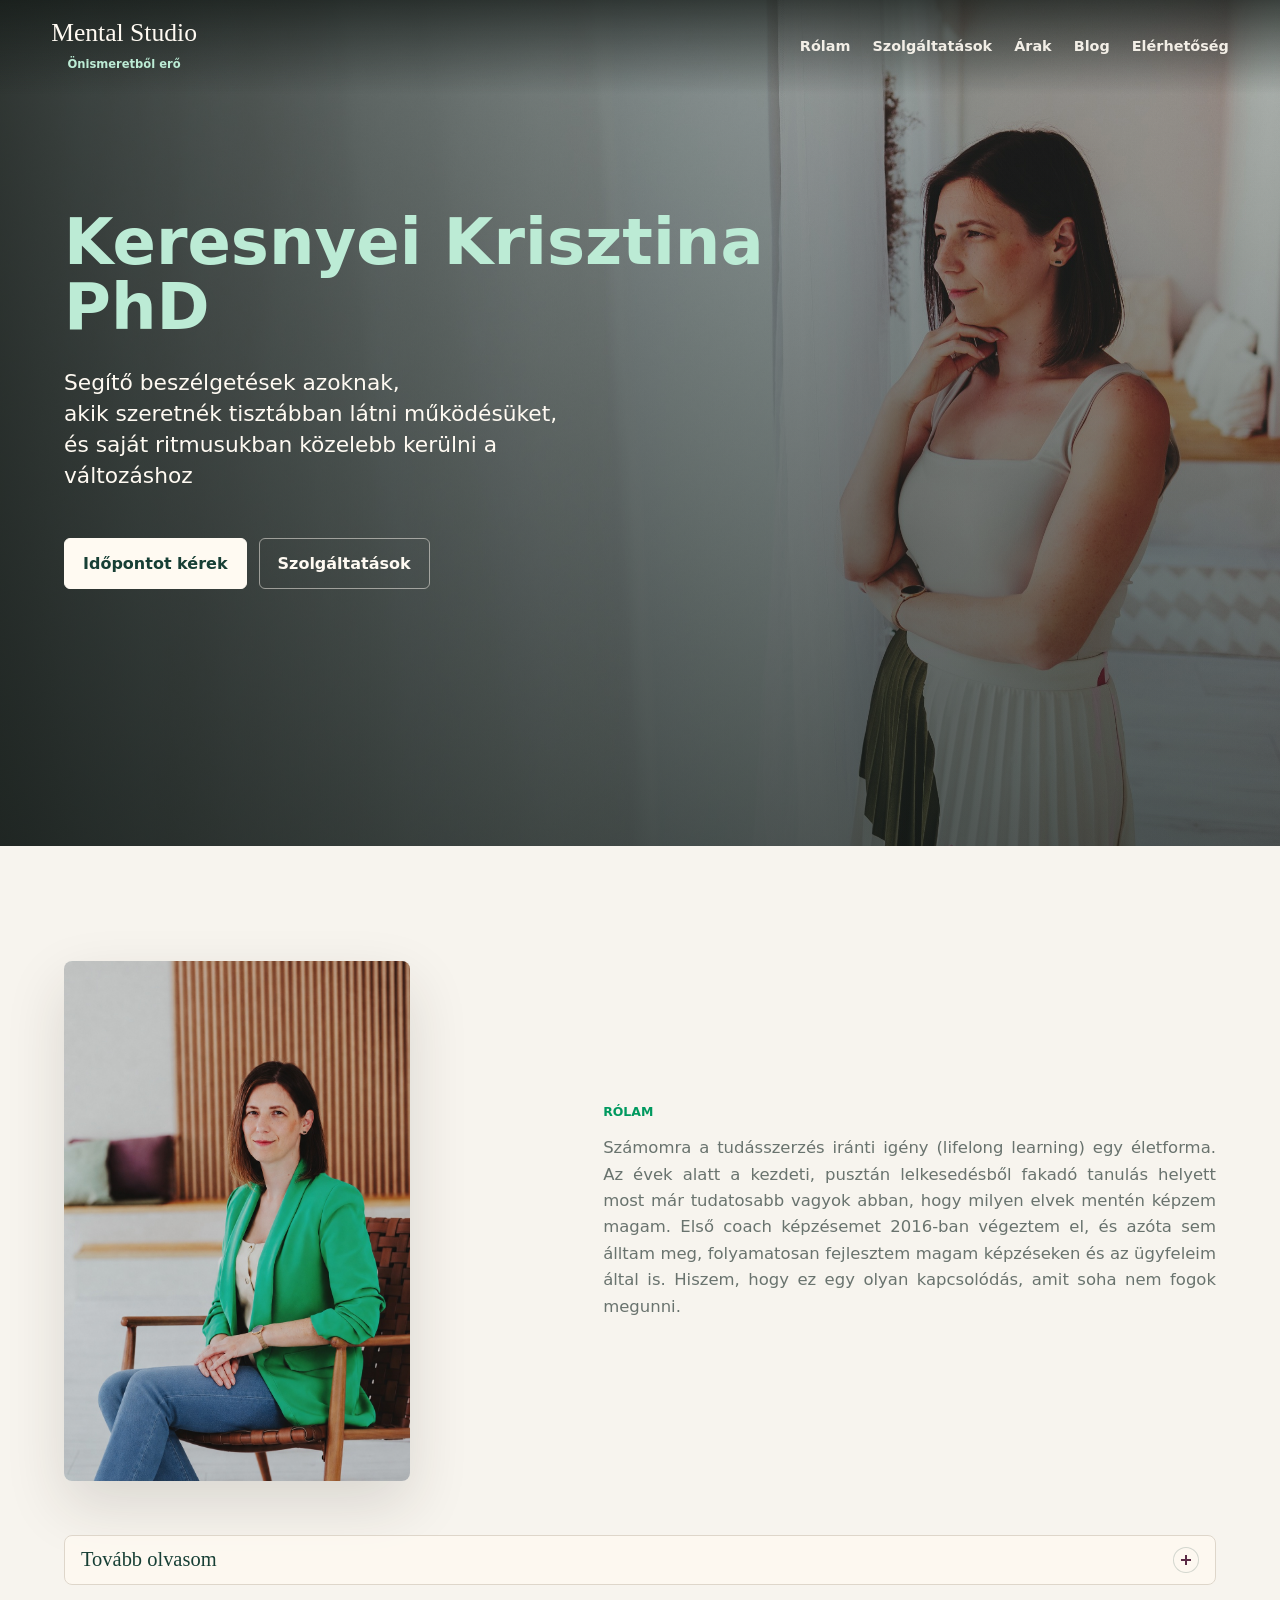
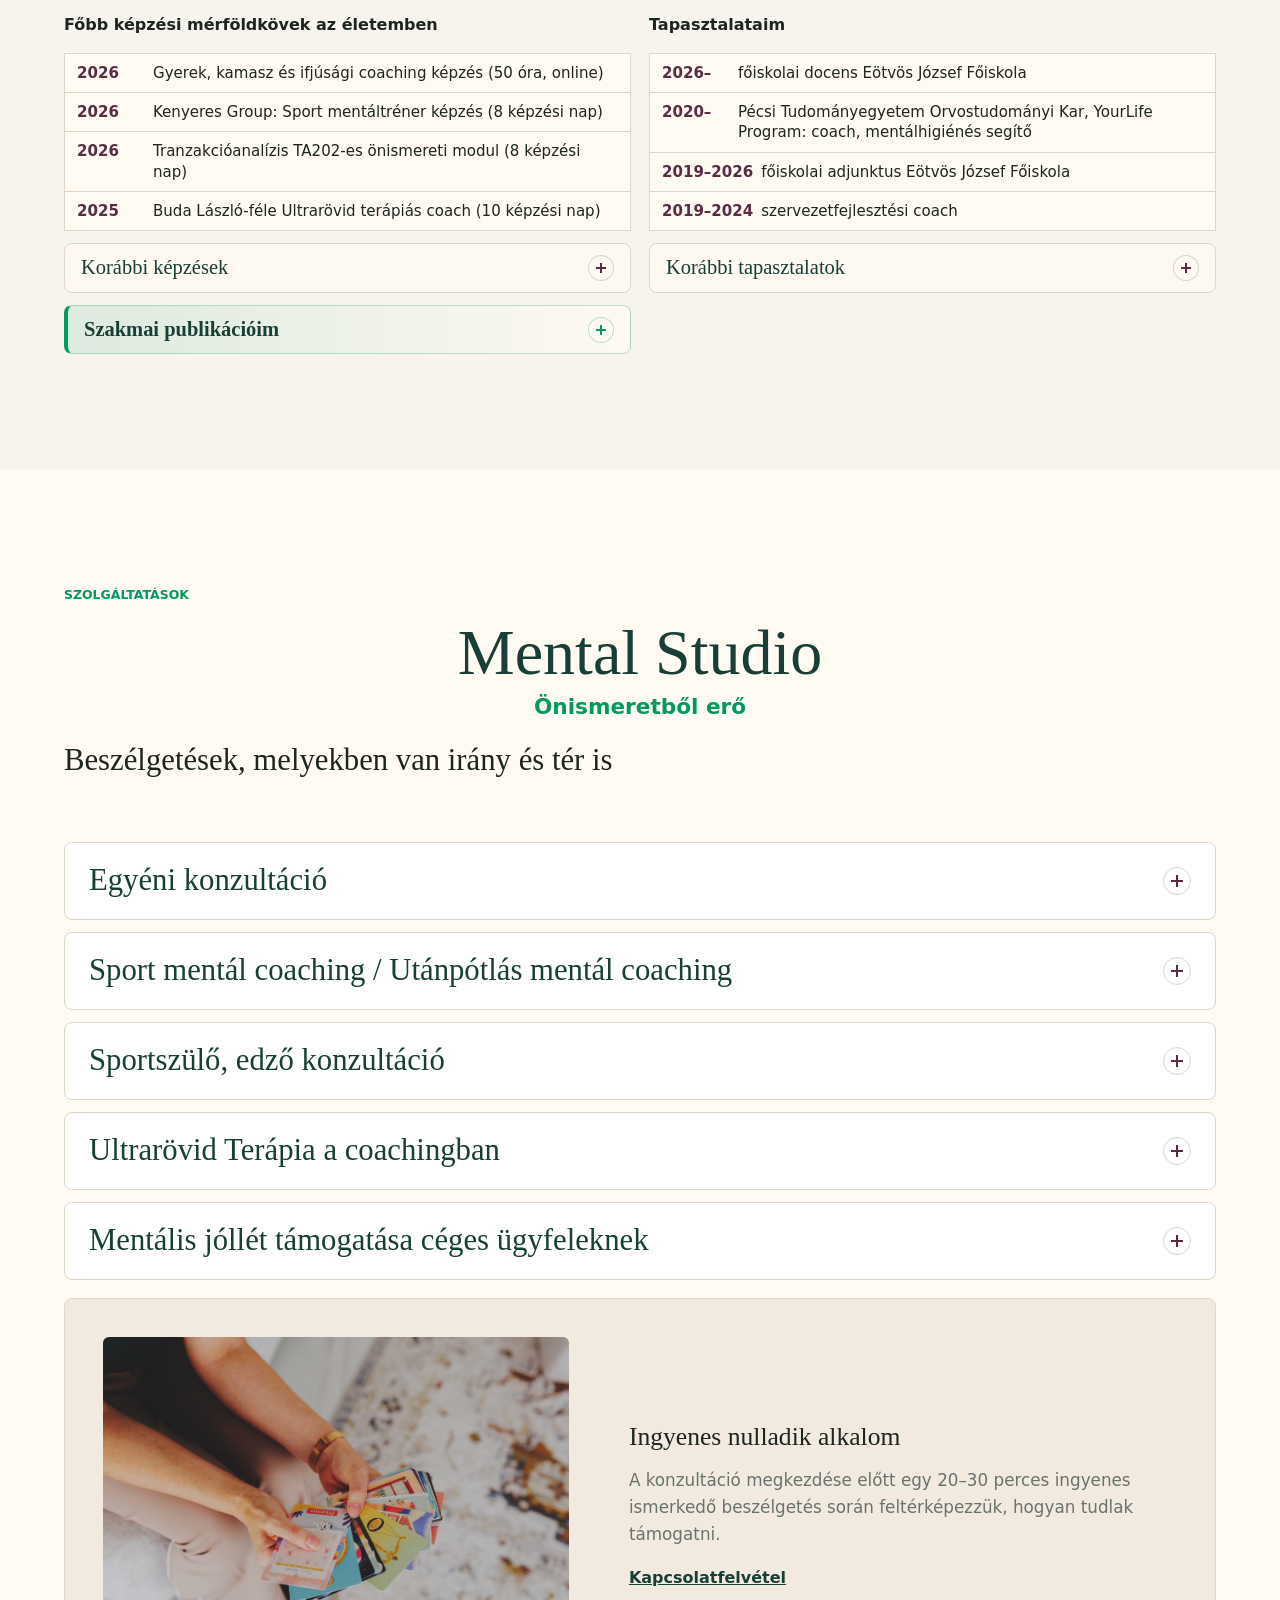
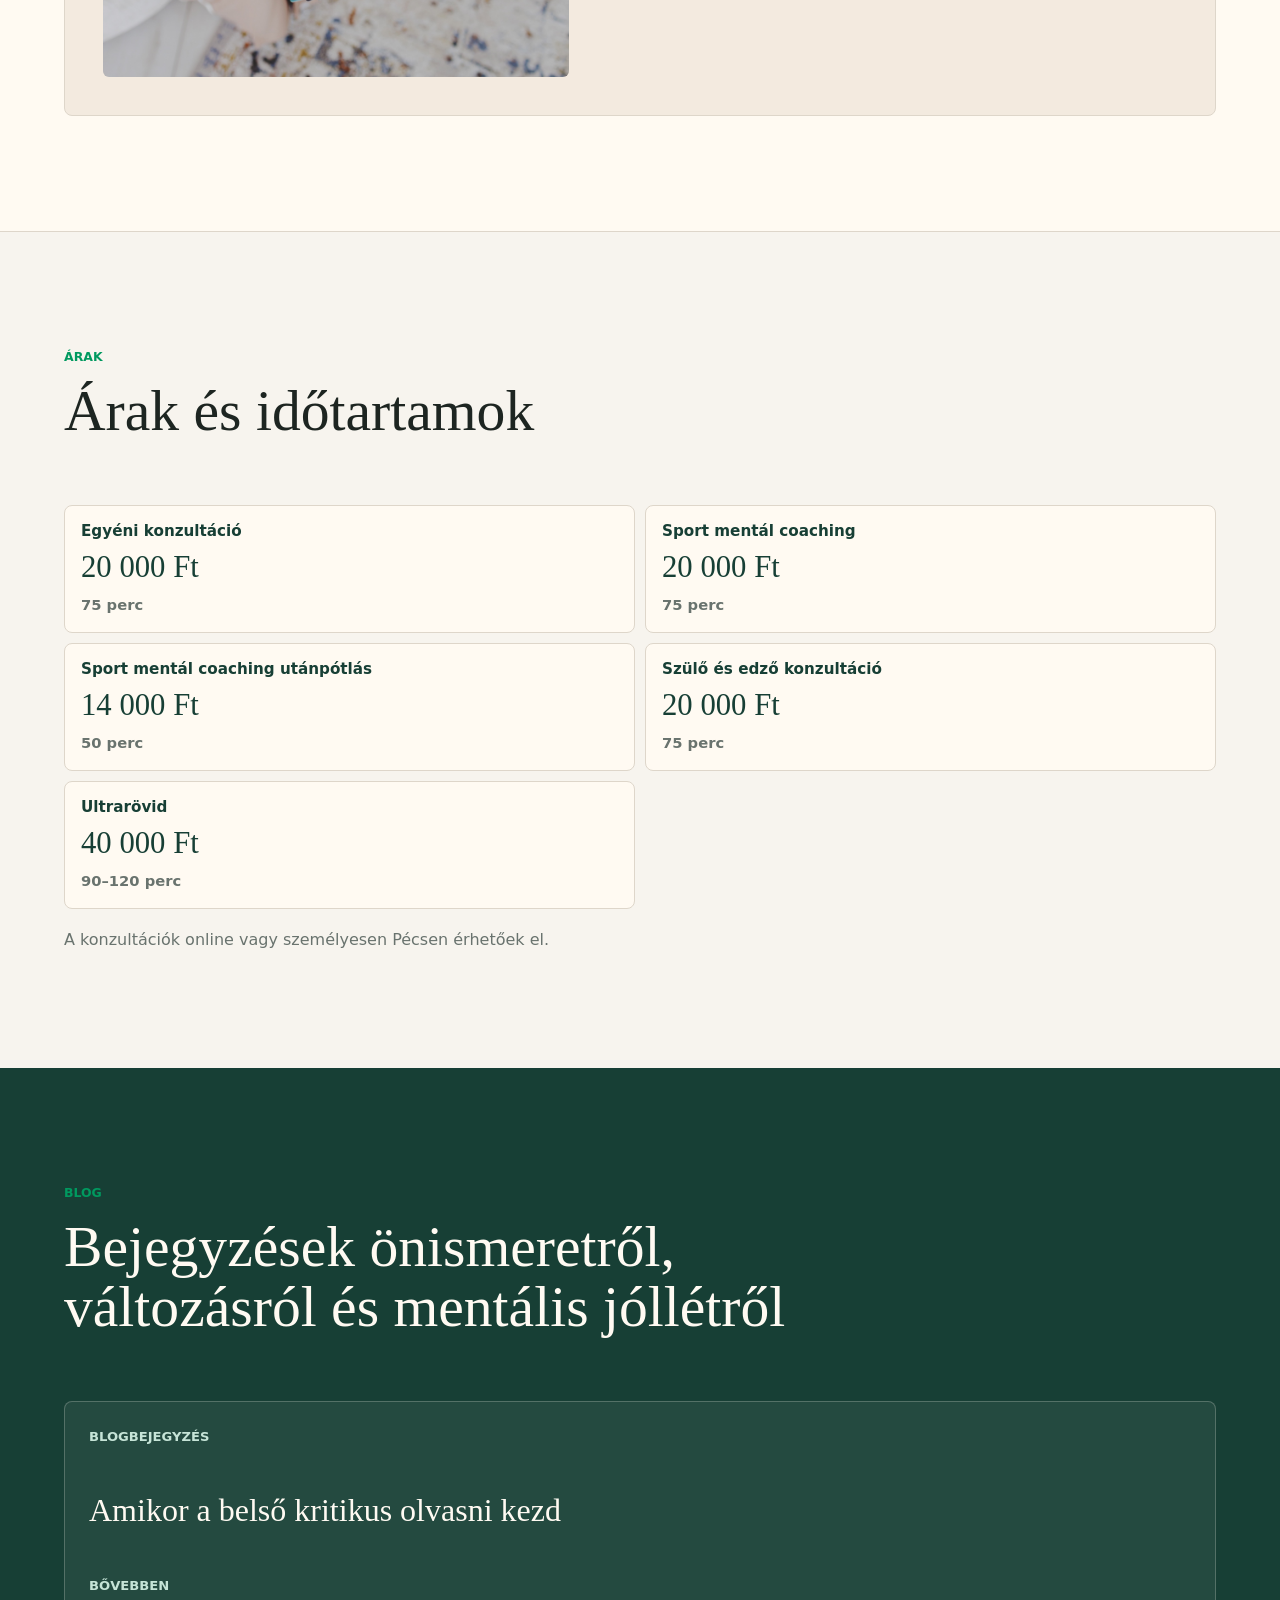
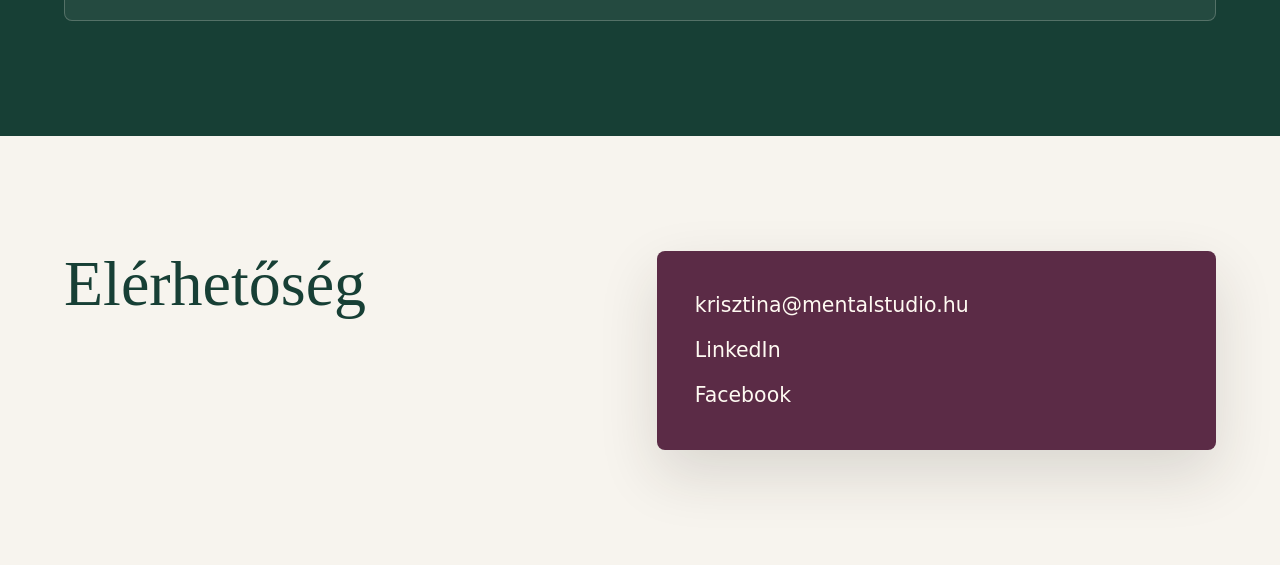
==== index.html @ 1b183c5a "Add a purpose-built 1200x630 social share image hero.jpg is 3:2, so Facebook and LinkedIn cropped th" ====
<!doctype html>
<html lang="hu">
  <head>
    <meta charset="utf-8">
    <meta name="viewport" content="width=device-width, initial-scale=1">
    <meta
      name="description"
      content="Mental Studio – coaching, mentális segítő beszélgetések és munkahelyi mentális jóllét Keresnyei Krisztinával."
    >
    <title>Mental Studio | Önismeretből erő</title>
    <link rel="canonical" href="https://mentalstudio.hu/">
    <link rel="icon" href="assets/favicon.svg" type="image/svg+xml">
    <meta name="theme-color" content="#173f35">
    <meta property="og:type" content="website">
    <meta property="og:locale" content="hu_HU">
    <meta property="og:site_name" content="Mental Studio">
    <meta property="og:url" content="https://mentalstudio.hu/">
    <meta property="og:title" content="Mental Studio | Önismeretből erő">
    <meta
      property="og:description"
      content="Mental Studio – coaching, mentális segítő beszélgetések és munkahelyi mentális jóllét Keresnyei Krisztinával."
    >
    <meta property="og:image" content="https://mentalstudio.hu/assets/og-image.jpg">
    <meta property="og:image:type" content="image/jpeg">
    <meta property="og:image:width" content="1200">
    <meta property="og:image:height" content="630">
    <meta
      property="og:image:alt"
      content="Mental Studio – Keresnyei Krisztina PhD, coaching és mentális segítő beszélgetések"
    >
    <meta name="twitter:card" content="summary_large_image">
    <link rel="stylesheet" href="styles.css?v=meta-20260805j">
  </head>
  <body>
    <header class="site-header">
      <a class="brand" href="#top" aria-label="Mental Studio kezdőlap">
        <span>Mental Studio<br><small>Önismeretből erő</small></span>
      </a>
      <nav class="main-nav" aria-label="Főmenü">
        <a href="#rolam">Rólam</a>
        <a href="#szolgaltatasok">Szolgáltatások</a>
        <a href="#arak">Árak</a>
        <a href="#blog">Blog</a>
        <a href="#elerhetoseg">Elérhetőség</a>
      </nav>
    </header>

    <main id="top">
      <section class="hero" aria-label="Mental Studio bemutatkozás">
        <img
          src="assets/hero.jpg"
          alt="Keresnyei Krisztina ablak mellett állva"
          class="hero-image"
          fetchpriority="high"
        >
        <div class="hero-panel">
          <p class="eyebrow hero-name">Keresnyei Krisztina PhD</p>
          <h1 class="hero-intro">
            Segítő beszélgetések azoknak,<br>
            akik szeretnék tisztábban látni működésüket,<br>
            és saját ritmusukban közelebb kerülni a változáshoz
          </h1>
          <div class="hero-actions">
            <a class="button primary" href="#elerhetoseg">Időpontot kérek</a>
            <a class="button secondary" href="#szolgaltatasok">Szolgáltatások</a>
          </div>
        </div>
      </section>

      <section id="rolam" class="about">
        <div class="about-intro">
        <div class="about-media">
          <div class="image-stack single-image about-portrait-frame">
            <img
              src="assets/portrait-clean.jpg"
              alt="Keresnyei Krisztina zöld zakóban ülve"
              loading="lazy"
              decoding="async"
            >
          </div>
        </div>
        <div class="copy">
          <h2 class="eyebrow">Rólam</h2>
          <p>
            Számomra a tudásszerzés iránti igény (lifelong learning) egy életforma. Az évek alatt a
            kezdeti, pusztán lelkesedésből fakadó tanulás helyett most már tudatosabb vagyok abban, hogy
            milyen elvek mentén képzem magam. Első coach képzésemet 2016-ban végeztem el, és azóta sem
            álltam meg, folyamatosan fejlesztem magam képzéseken és az ügyfeleim által is.
            Hiszem, hogy ez egy olyan kapcsolódás, amit soha nem fogok megunni.
          </p>
        </div>
        </div>

          <details class="about-more">
            <summary>Tovább olvasom</summary>
            <div>
              <p>
                Pontosan emlékszem a pillanatra, amikor eldöntöttem, hogy egyszer majd én is coach leszek.
                23 éves voltam, és Hollandiában tanultam Erasmussal, ahol a külföldi hallgatóknak is
                lehetőségük volt konzultációra járni kinti tanáraikhoz. Ezek elsősorban mentális segítő
                beszélgetések voltak: sok kérdéssel, önreflexióval igyekezett a tanárom, mentorom segíteni
                a nehéz érzések és a belső vívódásaim oldásában. Ez a hallgatói rendszer aztán annyira
                megfogott, hogy hazatérve a szakdolgozatomat is a coaching jellemzőiből és az ottani
                rendszer felépítéséből írtam.
              </p>
              <p>
                Az már akkoriban is foglalkoztatott, hogy a megtanult elméletek hogyan tudnak a gyakorlatban
                is valóban hasznosulni, azt hiszem, itt kezdődött meg identitásom fő elemének kialakulása, amit
                a tanulás, kutatás, gyakorlati alkalmazás háromszögeként tudnám legjobban leírni. Munkámban
                is erősen vágyom arra, hogy megértsem a velem kapcsolatban állók működését, és ezzel az
                értelemmel segítsem őket fejlődésükben, ugyanakkor a többéves tapasztalatszerzésem során
                megtanultam türelemmel, empátiával és elfogadással viszonyulni a változások tempójához, időt és teret
                engedni a gyakorlatban történő alkalmazásra, mely jóval túlmutat az ügyfél esetében akár
                egy-egy konzultációs folyamaton is.
              </p>
            </div>
          </details>

          <div class="milestone-columns">
            <section>
              <h3 class="subheading">Főbb képzési mérföldkövek az életemben</h3>
              <div class="milestones" aria-label="Főbb képzési mérföldkövek">
                <div><strong>2026</strong><span>Gyerek, kamasz és ifjúsági coaching képzés (50 óra, online)</span></div>
                <div><strong>2026</strong><span>Kenyeres Group: Sport mentáltréner képzés (8 képzési nap)</span></div>
                <div><strong>2026</strong><span>Tranzakcióanalízis TA202-es önismereti modul (8 képzési nap)</span></div>
                <div><strong>2025</strong><span>Buda László-féle Ultrarövid terápiás coach (10 képzési nap)</span></div>
              </div>
              <details class="milestone-more">
                <summary>Korábbi képzések</summary>
                <div class="milestones">
                  <div><strong>2024</strong><span>Tranzakcióanalízis TA101-es önismereti modul (4 képzési nap)</span></div>
                  <div><strong>2023</strong><span>Budapesti Gazdasági Egyetem munkahelyi mentálhigiénés szakember diploma</span></div>
                  <div><strong>2021</strong><span>Metropolitan Egyetem business és team coach diploma</span></div>
                  <div><strong>2017</strong><span>Pro Bona Kft. life coach képzés (120 óra)</span></div>
                  <div><strong>2016</strong><span>Pro Bona Kft. business coach képzés (120 óra)</span></div>
                  <div><strong>2016</strong><span>Pécsi Tudományegyetem Regionális Doktori Iskola doktori cím megszerzése</span></div>
                  <div><strong>2009</strong><span>Pécsi Tudományegyetem Közgazdaságtudományi Kar menedzsment és tanácsadás szakirány</span></div>
                </div>
              </details>
              <details class="milestone-more publication-more">
                <summary>Szakmai publikációim</summary>
                <div class="publication-mini-list">
                  <a href="http://doi.org/10.58269/umsz.2025.4.5">Online egészségprogramok a munkahelyen <span>2025</span></a>
                  <a href="https://journals.lib.pte.hu/index.php/tm/article/view/7578">Munkahelyi egészségprogramok evolúciója <span>2024</span></a>
                  <a href="https://ejf.hu/sites/default/files/DN/Oktatasi_lehetosegek_DN_2024_2.pdf#page=63">Érzelmi intelligencia fejlesztésének lehetőségei <span>2024</span></a>
                  <a href="https://drive.google.com/file/d/1ZX6P36nPc3NvqO5CzEmJ_hq0yX5hJIOy/view">Hogyan segítsük a perspektívaváltást időgazdálkodási elakadásoknál? <span>2023</span></a>
                  <a href="https://ejf.hu/sites/default/files/DN/2023/04/05KeresnyeiKrisztina-A%20MUNKAHELYI%20PSZICHO-SZOCIALIS%20KOCKAZATOK%20CSOKKENTESENEK%20LEHETOSEGEI.pdf">A munkahelyi pszicho-szociális kockázatok csökkentésének lehetőségei <span>2023</span></a>
                  <a href="https://coachszemle.hu/wp-content/uploads/2023/12/Magyar-Coachszemle_Szivvel-vezetni_2023.02.december.pdf#page=74">Észből szívbe – szívből észbe <span>2023</span></a>
                  <a href="https://ejf.hu/sites/default/files/DN/2022/04/05Keresnyei_Krisztina-AZ_ONLINE_TERBEN_ZAJLO_CSOPORTOS_COACHINGOK.pdf">Az online térben zajló csoportos coachingok sajátosságainak vizsgálata <span>2022</span></a>
                  <p>A kreativitás értelmezések sokszínűsége <span>2012</span></p>
                  <a href="https://digitalia.lib.pte.hu/hu/ptektk-rpgdi-evkonyv-2010-2-pte-ktk-pecs-2010-4719#page/302/mode/1up">Hatékony időgazdálkodás az érzelmileg intelligens coaching alkalmazásával <span>2010</span></a>
                </div>
              </details>
            </section>
            <section>
              <h3 class="subheading">Tapasztalataim</h3>
              <div class="milestones" aria-label="Főbb tapasztalatok">
                <div><strong>2026–</strong><span>főiskolai docens Eötvös József Főiskola</span></div>
                <div><strong>2020–</strong><span>Pécsi Tudományegyetem Orvostudományi Kar, YourLife Program: coach, mentálhigiénés segítő</span></div>
                <div><strong>2019–2026</strong><span>főiskolai adjunktus Eötvös József Főiskola</span></div>
                <div><strong>2019–2024</strong><span>szervezetfejlesztési coach</span></div>
              </div>
              <details class="milestone-more">
                <summary>Korábbi tapasztalatok</summary>
                <div class="milestones">
                  <div><strong>2009–2012</strong><span>külügyi referens a Pécsi Tudományegyetem Nemzetközi Kapcsolatok Osztályán</span></div>
                </div>
              </details>
            </section>
          </div>
      </section>

      <section id="szolgaltatasok" class="services">
        <div class="section-heading services-heading">
          <p class="eyebrow">Szolgáltatások</p>
          <p class="section-brand">
            <span>Mental Studio</span>
            <small>Önismeretből erő</small>
          </p>
          <h2>Beszélgetések, melyekben van irány és tér is</h2>
        </div>

        <div class="service-accordion">
          <details>
            <summary>Egyéni konzultáció</summary>
            <div>
              <p>
                Az egyéni konzultációban ötvözöm a coaching és a mentális segítő beszélgetések erejét.
                Egy olyan folyamatban kísérlek, amelynek célja van, ugyanakkor teret enged a változás
                saját ütemének, a belső megélésnek és az elcsendesedésnek, hogy a valóban fontos
                kérdések kerülhessenek a felszínre. A közös munka során nem csupán a problémák
                átbeszélésére törekszünk, hanem a működési minták feltárásán és saját működésünk mélyebb
                megértésén keresztül az önismeretet is fejlesztjük. A cél nem pusztán a jobb megértés,
                hiszen önmagában a gondolat még nem eredményez változást: a tényleges elmozdulást az
                segíti, ha erősödik a cselekvőképesség érzete és képessé válunk a saját lehetőségeink
                felismerésére.
              </p>
              <p>
                Egy konzultáció hossza 75 perc, melyet tarthatunk személyesen vagy online is. A
                konzultációk száma a feltárt témáktól függ, egyéni igény szerint alakítható.
              </p>
            </div>
          </details>
          <details>
            <summary>Sport mentál coaching / Utánpótlás mentál coaching</summary>
            <div>
              <p>
                Fókuszált mentális támogatás sportolóknak teljesítményhelyzetekhez, önbizalom-erősítéshez
                és elakadások kezeléséhez. A közös munka célja, hogy tudatosabban működj, jobban kezeld
                a nyomást, és stabilabban kapcsolódj a saját erőforrásaidhoz.
              </p>
              <p>
                Szívesen fogadom az utánpótláskorú sportolókat is, hogy már fiatal korban kialakulhasson
                az a mentális stabilitás és önismeret, amely hosszú távon is támogatja őket a sportban és
                a mindennapokban.
              </p>
              <div class="service-note">
                <strong>Konzultációs idő</strong>
                <span>felnőtteknek: 75 perc</span>
                <span>18 év alatt: 50 perc</span>
              </div>
            </div>
          </details>
          <details>
            <summary>Sportszülő, edző konzultáció</summary>
            <div>
              <p>
                A sportoló fejlődésére az őt körülvevő környezet is jelentős hatással van.
                A konzultáció során szülőkkel és edzőkkel közösen dolgozunk azon, hogy olyan
                kommunikációs és mentális eszközöket találjunk, amelyek hatékonyan támogatják
                a sportoló fejlődését, jóllétét és teljesítményét.
              </p>
              <p>
                A cél egy kiszámítható, támogató közeg kialakítása, ahol a fejlődést segítő
                szemlélet és a megfelelő kapcsolódás egyaránt helyet kap. Ehhez sok esetben
                a saját működésünk és reakcióink tudatosítása is fontos kiindulópont.
              </p>
            </div>
          </details>
          <details>
            <summary>Ultrarövid Terápia a coachingban</summary>
            <div>
              <p>
                Az Ultrarövid Terápia® a coachingban Buda László nevével jelzett módszertani
                keretrendszer, melynek célja, hogy gyors, mély és lényegre törő módon foglalkozzon a múlt
                bennünk lévő utóhatásaival, segítsen meghozni a változásról való döntést és képessé
                tegyen minket, hogy tegyünk egy lépést a belső szabadság felé. Abban tudlak téged
                támogatni, hogy megtartalak és jelen vagyok veled, mialatt te a belső világod rendezed,
                hogy kissé talán könnyebben, kevesebb terhet cipelve indulhass tovább immár a saját
                utadat járva.
              </p>
              <p>A konzultáció coaching folyamatba ágyazva érhető el. Az alkalom 90–120 percet vesz igénybe.</p>
            </div>
          </details>
          <details>
            <summary>Mentális jóllét támogatása céges ügyfeleknek</summary>
            <div>
              <p>
                A munkavállalók mentális jólléte közvetlenül hat a teljesítményre, a lojalitásra és a
                szervezeti kultúrára. Szolgáltatásom keretében cégek számára biztosítok egyéni coachingot
                és mentális segítő beszélgetéseket, amelyek támogatják a munkatársakat a stresszkezelésben,
                a kiégés megelőzésében és a mindennapi munkahelyi kihívások kezelésében.
              </p>
              <p>
                Egyéni árajánlatért érdeklődj a megadott elérhetőségek egyikén.
              </p>
            </div>
          </details>
        </div>

        <div class="process-band">
          <img src="assets/cards.jpg" alt="Coaching kártyák egy fa asztalon" loading="lazy" decoding="async">
          <div>
            <h3>Ingyenes nulladik alkalom</h3>
            <p>
              A konzultáció megkezdése előtt egy 20–30 perces ingyenes ismerkedő beszélgetés során
              feltérképezzük, hogyan tudlak támogatni.
            </p>
            <a href="mailto:krisztina@mentalstudio.hu">Kapcsolatfelvétel</a>
          </div>
        </div>
      </section>

      <section id="arak" class="prices">
        <div class="section-heading">
          <p class="eyebrow">Árak</p>
          <h2>Árak és időtartamok</h2>
        </div>
        <div class="price-table" aria-label="Árak és időtartamok">
          <div class="price-row">
            <span>Egyéni konzultáció</span>
            <strong>20&nbsp;000&nbsp;Ft</strong>
            <em>75 perc</em>
          </div>
          <div class="price-row">
            <span>Sport mentál coaching</span>
            <strong>20&nbsp;000&nbsp;Ft</strong>
            <em>75 perc</em>
          </div>
          <div class="price-row">
            <span>Sport mentál coaching utánpótlás</span>
            <strong>14&nbsp;000&nbsp;Ft</strong>
            <em>50 perc</em>
          </div>
          <div class="price-row">
            <span>Szülő és edző konzultáció</span>
            <strong>20&nbsp;000&nbsp;Ft</strong>
            <em>75 perc</em>
          </div>
          <div class="price-row">
            <span>Ultrarövid</span>
            <strong>40&nbsp;000&nbsp;Ft</strong>
            <em>90–120 perc</em>
          </div>
        </div>
        <p class="price-note">A konzultációk online vagy személyesen Pécsen érhetőek el.</p>
      </section>

      <section id="blog" class="publications">
        <div class="section-heading">
          <p class="eyebrow">Blog</p>
          <h2>Bejegyzések önismeretről, változásról és mentális jóllétről</h2>
        </div>
        <div class="blog-list">
          <a class="blog-card" href="blog/belso-kritikus.html">
            <span>Blogbejegyzés</span>
            <strong>Amikor a belső kritikus olvasni kezd</strong>
            <em>Bővebben</em>
          </a>
        </div>
      </section>

      <section id="elerhetoseg" class="contact">
        <div>
          <h2 class="contact-title">Elérhetőség</h2>
        </div>
        <div class="contact-box">
          <a href="mailto:krisztina@mentalstudio.hu">krisztina@mentalstudio.hu</a>
          <a href="https://www.linkedin.com/in/krisztina-keresnyei-phd-53495030/">LinkedIn</a>
          <a href="https://www.facebook.com/profile.php?id=61588283283533">Facebook</a>
        </div>
      </section>
    </main>
  </body>
</html>
---- styles.css ----
:root {
  --paper: #f7f4ee;
  --paper-soft: #fffaf2;
  --ink: #1d2521;
  --muted: #69736e;
  --line: #ded6ca;
  --emerald: #00995f;
  --deep-green: #173f35;
  --aubergine: #5b2b46;
  --clay: #b47758;
  --wood: #d6a15c;
  --shadow: 0 24px 60px rgba(39, 34, 28, 0.14);
}

* {
  box-sizing: border-box;
}

html {
  scroll-behavior: smooth;
}

body {
  margin: 0;
  color: var(--ink);
  background: var(--paper);
  font-family: ui-sans-serif, system-ui, -apple-system, BlinkMacSystemFont, "Segoe UI", sans-serif;
  line-height: 1.6;
}

img {
  display: block;
  width: 100%;
}

a {
  color: inherit;
}

.site-header {
  position: fixed;
  z-index: 10;
  top: 0;
  left: 0;
  right: 0;
  display: flex;
  align-items: center;
  justify-content: space-between;
  gap: 24px;
  padding: 20px clamp(18px, 4vw, 56px);
  color: var(--paper-soft);
  background: linear-gradient(to bottom, rgba(18, 24, 21, 0.72), rgba(18, 24, 21, 0));
}

.brand {
  display: block;
  text-align: center;
  text-decoration: none;
  font-family: Georgia, "Times New Roman", serif;
  font-size: clamp(1.25rem, 2vw, 1.7rem);
  line-height: 1.05;
  letter-spacing: 0;
}

.brand small {
  color: #bcebd5;
  font-family: ui-sans-serif, system-ui, -apple-system, BlinkMacSystemFont, "Segoe UI", sans-serif;
  font-size: 0.72rem;
  font-weight: 800;
  line-height: 1.2;
}

.main-nav {
  display: flex;
  flex-wrap: wrap;
  gap: 10px 22px;
  font-size: 0.9rem;
  font-weight: 650;
}

.main-nav a {
  text-decoration: none;
  opacity: 0.92;
}

.hero {
  position: relative;
  min-height: 94vh;
  display: grid;
  align-items: center;
  padding: 120px clamp(18px, 5vw, 72px) clamp(32px, 6vw, 80px);
  overflow: hidden;
  isolation: isolate;
}

.hero::after {
  position: absolute;
  inset: 0;
  z-index: -1;
  content: "";
  background:
    linear-gradient(90deg, rgba(17, 24, 21, 0.78), rgba(17, 24, 21, 0.36) 42%, rgba(17, 24, 21, 0.1)),
    linear-gradient(0deg, rgba(17, 24, 21, 0.56), rgba(17, 24, 21, 0));
}

.hero-image {
  position: absolute;
  inset: 0;
  z-index: -2;
  height: 100%;
  object-fit: cover;
  object-position: 72% center;
}

.hero-panel {
  max-width: 720px;
  color: var(--paper-soft);
  transform: translateY(-5vh);
}

.eyebrow {
  margin: 0 0 14px;
  color: var(--emerald);
  font-family: ui-sans-serif, system-ui, -apple-system, BlinkMacSystemFont, "Segoe UI", sans-serif;
  font-size: 0.78rem;
  font-weight: 800;
  letter-spacing: 0;
  text-transform: uppercase;
}

.hero .hero-name {
  color: #bcebd5;
  margin-bottom: 28px;
  font-size: clamp(2.1rem, 5vw, 4.4rem);
  font-weight: 700;
  line-height: 1.02;
  text-transform: none;
}

h1,
h2,
h3 {
  margin: 0;
  line-height: 1.04;
  font-family: Georgia, "Times New Roman", serif;
  font-weight: 500;
  letter-spacing: 0;
}

h1 {
  max-width: 620px;
  font-size: clamp(0.98rem, 1.25vw, 1.18rem);
  line-height: 1.5;
}

.hero-intro {
  max-width: 540px;
  font-family: ui-sans-serif, system-ui, -apple-system, BlinkMacSystemFont, "Segoe UI", sans-serif;
  font-size: clamp(1.16rem, 1.7vw, 1.55rem);
  font-weight: 500;
  line-height: 1.42;
  text-align: left;
}

h2 {
  font-size: clamp(2rem, 4.5vw, 4.7rem);
}

h3 {
  font-size: clamp(1.35rem, 2vw, 1.8rem);
}

.lead {
  max-width: 620px;
  margin: 24px 0 0;
  font-size: clamp(1.05rem, 2vw, 1.35rem);
}

.hero-actions {
  display: flex;
  flex-wrap: wrap;
  gap: 12px;
  margin-top: 46px;
}

.button {
  display: inline-flex;
  min-height: 48px;
  align-items: center;
  justify-content: center;
  border: 1px solid rgba(255, 250, 242, 0.5);
  border-radius: 6px;
  padding: 12px 18px;
  text-decoration: none;
  font-weight: 750;
}

.button.primary {
  border-color: var(--paper-soft);
  background: var(--paper-soft);
  color: var(--deep-green);
}

.button.secondary {
  color: var(--paper-soft);
}

.section-grid,
.about,
.split-section,
.services,
.prices,
.publications,
.contact {
  padding: clamp(64px, 9vw, 128px) clamp(18px, 5vw, 72px);
}

.section-grid {
  display: grid;
  grid-template-columns: minmax(0, 0.9fr) minmax(280px, 1fr);
  gap: clamp(28px, 7vw, 96px);
  align-items: start;
  border-bottom: 1px solid var(--line);
}

.section-grid p:last-child {
  margin: 0;
  color: var(--muted);
  font-size: clamp(1.05rem, 1.5vw, 1.28rem);
}

.split-section {
  display: grid;
  grid-template-columns: minmax(280px, 0.86fr) minmax(320px, 1.14fr);
  gap: clamp(34px, 6vw, 82px);
  align-items: center;
}

.about-intro {
  display: grid;
  grid-template-columns: minmax(280px, 0.86fr) minmax(320px, 1.14fr);
  gap: clamp(34px, 6vw, 82px);
  align-items: center;
}

.about-media {
  display: grid;
  gap: 18px;
  justify-items: start;
}

.image-stack {
  display: grid;
  grid-template-columns: 0.92fr 0.74fr;
  gap: 14px;
  align-items: end;
}

.image-stack.single-image {
  display: block;
}

.about-portrait-frame {
  position: sticky;
  top: 110px;
  max-width: 500px;
  margin: 0;
}

.image-stack img {
  height: clamp(360px, 52vw, 620px);
  object-fit: cover;
  border-radius: 8px;
  box-shadow: var(--shadow);
}

.image-stack.single-image img {
  position: relative;
  z-index: 1;
  height: clamp(390px, 46vw, 520px);
  object-position: center 34%;
}

.image-stack img:last-child {
  height: clamp(280px, 38vw, 470px);
  margin-bottom: -36px;
}

.image-stack.single-image img:last-child {
  height: clamp(390px, 46vw, 520px);
  margin-bottom: 0;
}

.copy p {
  color: var(--muted);
  font-size: 1.03rem;
  text-align: justify;
}

.about-more {
  width: 100%;
  margin-top: clamp(28px, 5vw, 54px);
}

.about-more summary {
  position: relative;
  display: flex;
  align-items: center;
  justify-content: space-between;
  gap: 18px;
  min-height: 48px;
  border: 1px solid var(--line);
  border-radius: 8px;
  padding: 12px 48px 12px 16px;
  cursor: pointer;
  color: var(--deep-green);
  background: rgba(255, 250, 242, 0.72);
  font-family: Georgia, "Times New Roman", serif;
  font-size: clamp(1.08rem, 1.6vw, 1.35rem);
  font-weight: 500;
  line-height: 1.15;
  list-style: none;
}

.about-more summary::-webkit-details-marker {
  display: none;
}

.about-more summary::after {
  position: absolute;
  right: 16px;
  top: 50%;
  width: 24px;
  height: 24px;
  border: 1px solid rgba(23, 63, 53, 0.18);
  border-radius: 50%;
  content: "";
  color: var(--aubergine);
  background-image:
    linear-gradient(currentColor, currentColor),
    linear-gradient(currentColor, currentColor);
  background-position: center;
  background-repeat: no-repeat;
  background-size: 10px 2px, 2px 10px;
  transform: translateY(-50%);
}

.about-more[open] summary {
  border-color: rgba(23, 63, 53, 0.22);
  background: var(--paper-soft);
}

.about-more[open] summary::after {
  background-size: 10px 2px, 0 0;
}

.about-more div {
  padding-top: 8px;
}

.about > .about-more {
  padding: 0;
}

.about > .about-more div {
  max-width: 920px;
}

.about > .about-more p {
  color: var(--muted);
  font-size: 1rem;
  text-align: justify;
}

.subheading {
  margin: 0;
  font-family: ui-sans-serif, system-ui, -apple-system, BlinkMacSystemFont, "Segoe UI", sans-serif;
  font-size: 1rem;
  font-weight: 800;
  line-height: 1.25;
}

.milestone-columns {
  display: grid;
  grid-template-columns: repeat(2, minmax(0, 1fr));
  gap: 18px;
  margin-top: 30px;
  align-items: start;
}

.milestones {
  display: grid;
  gap: 1px;
  margin-top: 18px;
  border: 1px solid var(--line);
  background: var(--line);
}

.milestones div {
  display: grid;
  grid-template-columns: minmax(68px, max-content) 1fr;
  gap: 8px;
  padding: 9px 12px;
  background: var(--paper-soft);
  font-size: 0.94rem;
  line-height: 1.35;
}

.milestones strong {
  color: var(--aubergine);
}

.milestone-more {
  margin-top: 12px;
}

.milestone-more summary {
  position: relative;
  display: flex;
  align-items: center;
  justify-content: space-between;
  gap: 18px;
  min-height: 48px;
  border: 1px solid var(--line);
  border-radius: 8px;
  padding: 12px 48px 12px 16px;
  cursor: pointer;
  color: var(--deep-green);
  background: rgba(255, 250, 242, 0.72);
  font-family: Georgia, "Times New Roman", serif;
  font-size: clamp(1.08rem, 1.6vw, 1.35rem);
  font-weight: 500;
  line-height: 1.15;
  list-style: none;
}

.milestone-more summary::-webkit-details-marker {
  display: none;
}

.milestone-more summary::after {
  position: absolute;
  right: 16px;
  top: 50%;
  width: 24px;
  height: 24px;
  border: 1px solid rgba(23, 63, 53, 0.18);
  border-radius: 50%;
  content: "";
  color: var(--aubergine);
  background-image:
    linear-gradient(currentColor, currentColor),
    linear-gradient(currentColor, currentColor);
  background-position: center;
  background-repeat: no-repeat;
  background-size: 10px 2px, 2px 10px;
  transform: translateY(-50%);
}

.milestone-more[open] summary {
  border-color: rgba(23, 63, 53, 0.22);
  background: var(--paper-soft);
}

.milestone-more[open] summary::after {
  background-size: 10px 2px, 0 0;
}

.publication-more summary {
  border-color: rgba(0, 153, 95, 0.26);
  border-left: 4px solid var(--emerald);
  background: linear-gradient(90deg, rgba(0, 153, 95, 0.1), rgba(255, 250, 242, 0.82));
  color: var(--deep-green);
  font-weight: 600;
}

.publication-more summary::after {
  border-color: rgba(0, 153, 95, 0.28);
  color: var(--emerald);
  background-color: rgba(255, 250, 242, 0.72);
}

.publication-more[open] summary {
  border-color: rgba(0, 153, 95, 0.34);
  background: linear-gradient(90deg, rgba(0, 153, 95, 0.14), var(--paper-soft));
}

.milestone-more .milestones {
  margin-top: 10px;
}

.publication-mini-list {
  display: grid;
  gap: 1px;
  margin-top: 10px;
  border: 1px solid var(--line);
  background: var(--line);
}

.publication-mini-list a,
.publication-mini-list p {
  display: grid;
  grid-template-columns: 1fr auto;
  gap: 12px;
  margin: 0;
  padding: 10px 12px;
  background: var(--paper-soft);
  color: var(--muted);
  font-size: 0.92rem;
  line-height: 1.32;
  text-decoration: none;
}

.publication-mini-list a:hover {
  color: var(--deep-green);
}

.publication-mini-list span {
  color: var(--aubergine);
  font-weight: 800;
}

.services {
  background: var(--paper-soft);
}

.section-heading {
  max-width: 850px;
  margin-bottom: clamp(32px, 5vw, 64px);
}

.services-heading {
  max-width: none;
  margin-right: 0;
  margin-left: 0;
  text-align: left;
}

.services-heading .section-brand {
  margin-right: auto;
  margin-left: auto;
  text-align: center;
}

.section-brand {
  display: grid;
  gap: 8px;
  margin: 0 0 22px;
  color: var(--deep-green);
  font-family: Georgia, "Times New Roman", serif;
  font-size: clamp(2.4rem, 5vw, 4.6rem);
  font-weight: 500;
  line-height: 1.05;
}

.section-brand small {
  color: var(--emerald);
  font-family: ui-sans-serif, system-ui, -apple-system, BlinkMacSystemFont, "Segoe UI", sans-serif;
  font-size: clamp(1rem, 1.8vw, 1.35rem);
  font-weight: 800;
  line-height: 1.2;
}

.services-heading h2 {
  max-width: 720px;
  font-size: clamp(1.35rem, 2.4vw, 2.25rem);
  line-height: 1.18;
}

.service-accordion {
  display: grid;
  gap: 12px;
}

.service-accordion details {
  border: 1px solid var(--line);
  border-radius: 8px;
  background: #ffffff;
  overflow: hidden;
}

.service-accordion summary,
.service-row {
  position: relative;
  display: flex;
  min-height: 76px;
  align-items: center;
  padding: 18px 62px 18px 24px;
  color: var(--deep-green);
  font-family: Georgia, "Times New Roman", serif;
  font-size: clamp(1.35rem, 2.4vw, 2rem);
  line-height: 1.16;
  list-style: none;
}

.service-accordion summary {
  cursor: pointer;
}

.service-row {
  border: 1px solid var(--line);
  border-radius: 8px;
  background: #ffffff;
}

.service-accordion summary::-webkit-details-marker {
  display: none;
}

.service-accordion summary::after {
  position: absolute;
  right: 24px;
  top: 50%;
  width: 26px;
  height: 26px;
  border: 1px solid var(--line);
  border-radius: 50%;
  content: "";
  color: var(--aubergine);
  background-image:
    linear-gradient(currentColor, currentColor),
    linear-gradient(currentColor, currentColor);
  background-position: center;
  background-repeat: no-repeat;
  background-size: 12px 2px, 2px 12px;
  transform: translateY(-50%);
}

.service-accordion details[open] summary {
  border-bottom: 1px solid var(--line);
}

.service-accordion details[open] summary::after {
  background-size: 12px 2px, 0 0;
}

.service-accordion details > div {
  max-width: 900px;
  padding: 22px 24px 26px;
}

.service-accordion p {
  margin: 0 0 16px;
  color: var(--muted);
  font-size: 1.03rem;
}

.service-accordion p:last-child {
  margin-bottom: 0;
}

.service-note {
  display: grid;
  gap: 6px;
  max-width: 360px;
  margin-top: 18px;
  border-left: 3px solid var(--emerald);
  padding-left: 14px;
  color: var(--muted);
}

.service-note strong {
  color: var(--deep-green);
}

.process-band {
  display: grid;
  grid-template-columns: minmax(260px, 0.85fr) minmax(280px, 1fr);
  gap: clamp(24px, 5vw, 60px);
  align-items: center;
  margin-top: 18px;
  padding: clamp(20px, 4vw, 38px);
  border: 1px solid var(--line);
  border-radius: 8px;
  background: #f3eadf;
}

.process-band img {
  height: 340px;
  object-fit: cover;
  border-radius: 6px;
}

.process-band p {
  color: var(--muted);
  font-size: 1.05rem;
}

.process-band a {
  color: var(--deep-green);
  font-weight: 800;
}

.publications {
  background: var(--deep-green);
  color: var(--paper-soft);
}

.prices {
  background: var(--paper);
  border-top: 1px solid var(--line);
}

.price-table {
  display: grid;
  grid-template-columns: repeat(2, minmax(0, 1fr));
  gap: 10px;
}

.price-row {
  display: grid;
  align-content: space-between;
  gap: 8px;
  min-height: 128px;
  border: 1px solid var(--line);
  border-radius: 8px;
  padding: 16px;
  background: var(--paper-soft);
}

.price-row span,
.price-row strong,
.price-row em {
  color: var(--ink);
}

.price-row span {
  color: var(--deep-green);
  font-size: 0.95rem;
  font-weight: 800;
  line-height: 1.25;
}

.price-row strong {
  color: var(--deep-green);
  font-family: Georgia, "Times New Roman", serif;
  font-size: clamp(1.45rem, 2.4vw, 2rem);
  font-weight: 500;
  line-height: 1;
}

.price-row em {
  color: var(--muted);
  font-size: 0.92rem;
  font-style: normal;
  font-weight: 750;
}

.price-note {
  margin: 18px 0 0;
  color: var(--muted);
  font-size: 1rem;
}

.blog-list {
  display: grid;
  grid-template-columns: repeat(auto-fit, minmax(260px, 1fr));
  gap: 14px;
}

.blog-card {
  display: grid;
  min-height: 220px;
  align-content: space-between;
  gap: 22px;
  border: 1px solid rgba(255, 250, 242, 0.22);
  border-radius: 8px;
  padding: 24px;
  color: var(--paper-soft);
  text-decoration: none;
  background: rgba(255, 250, 242, 0.06);
}

.blog-card span,
.blog-card em {
  color: #c6e4d7;
  font-size: 0.82rem;
  font-style: normal;
  font-weight: 800;
  text-transform: uppercase;
}

.blog-card strong {
  font-family: Georgia, "Times New Roman", serif;
  font-size: clamp(1.45rem, 2.5vw, 2.1rem);
  font-weight: 500;
  line-height: 1.12;
}

.contact {
  display: grid;
  grid-template-columns: minmax(280px, 0.9fr) minmax(280px, 1fr);
  gap: clamp(28px, 7vw, 96px);
  align-items: start;
}

.contact-title {
  color: var(--deep-green);
  font-size: clamp(2.5rem, 5vw, 5rem);
}

.contact-box {
  display: grid;
  gap: 12px;
  padding: clamp(22px, 4vw, 38px);
  border-radius: 8px;
  background: var(--aubergine);
  color: var(--paper-soft);
  box-shadow: var(--shadow);
}

.contact-box a {
  overflow-wrap: anywhere;
  font-size: clamp(1rem, 2vw, 1.28rem);
  text-decoration: none;
}

.post-page {
  min-height: 100vh;
  padding: clamp(32px, 6vw, 72px);
  background: var(--paper);
}

.back-link {
  display: inline-flex;
  margin-bottom: clamp(42px, 8vw, 90px);
  color: var(--deep-green);
  font-weight: 800;
  text-decoration: none;
}

.post-article {
  max-width: 820px;
}

.post-article h1 {
  color: var(--ink);
}

.post-article .lead {
  color: var(--muted);
}

.post-article p:not(.eyebrow):not(.lead) {
  color: var(--muted);
  font-size: 1.08rem;
  text-align: justify;
}

@media (max-width: 980px) {
  .blog-list {
    grid-template-columns: 1fr;
  }

  .price-table {
    grid-template-columns: repeat(2, minmax(0, 1fr));
  }

  .section-grid,
  .split-section,
  .contact {
    grid-template-columns: 1fr;
  }

  .about-intro {
    grid-template-columns: minmax(220px, 0.9fr) minmax(280px, 1.1fr);
  }

  .about-portrait-frame {
    position: relative;
    top: auto;
    width: min(100%, 460px);
  }

  .about-media {
    justify-items: start;
  }
}

@media (max-width: 680px) {
  .site-header {
    position: absolute;
    align-items: flex-start;
  }

  .main-nav {
    justify-content: flex-end;
    max-width: 230px;
  }

  .hero {
    min-height: 92vh;
    padding-top: 150px;
  }

  .hero-image {
    object-position: 70% center;
  }

  .image-stack,
  .process-band {
    grid-template-columns: 1fr;
  }

  .image-stack img,
  .image-stack img:last-child {
    height: auto;
    margin: 0;
  }

  .service-accordion summary {
    padding-right: 54px;
  }

  .milestones div {
    grid-template-columns: 1fr;
  }

  .milestone-columns {
    grid-template-columns: 1fr;
  }

  .about-intro {
    grid-template-columns: 1fr;
  }

  .about-media {
    justify-items: center;
  }

  .price-table {
    grid-template-columns: repeat(2, minmax(0, 1fr));
  }

  .price-row {
    min-height: 118px;
    gap: 8px;
    padding: 14px;
  }
}
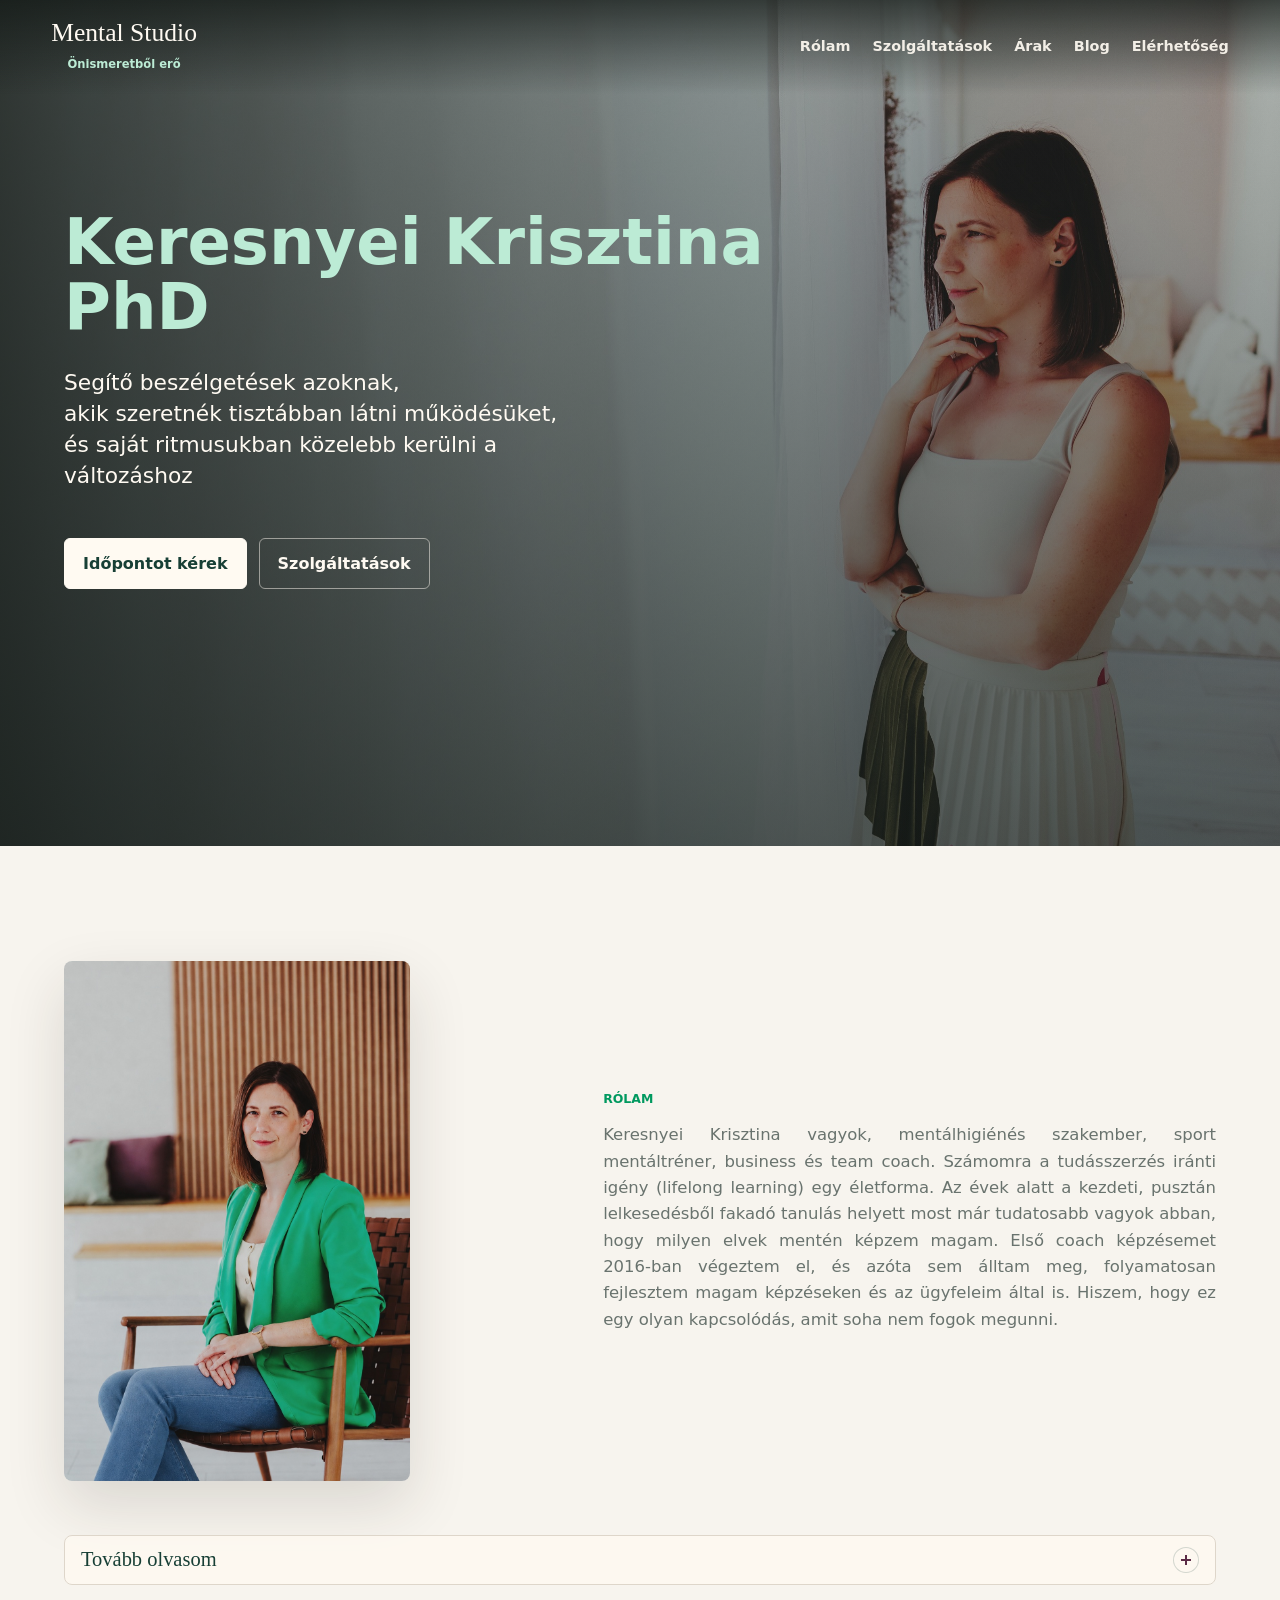
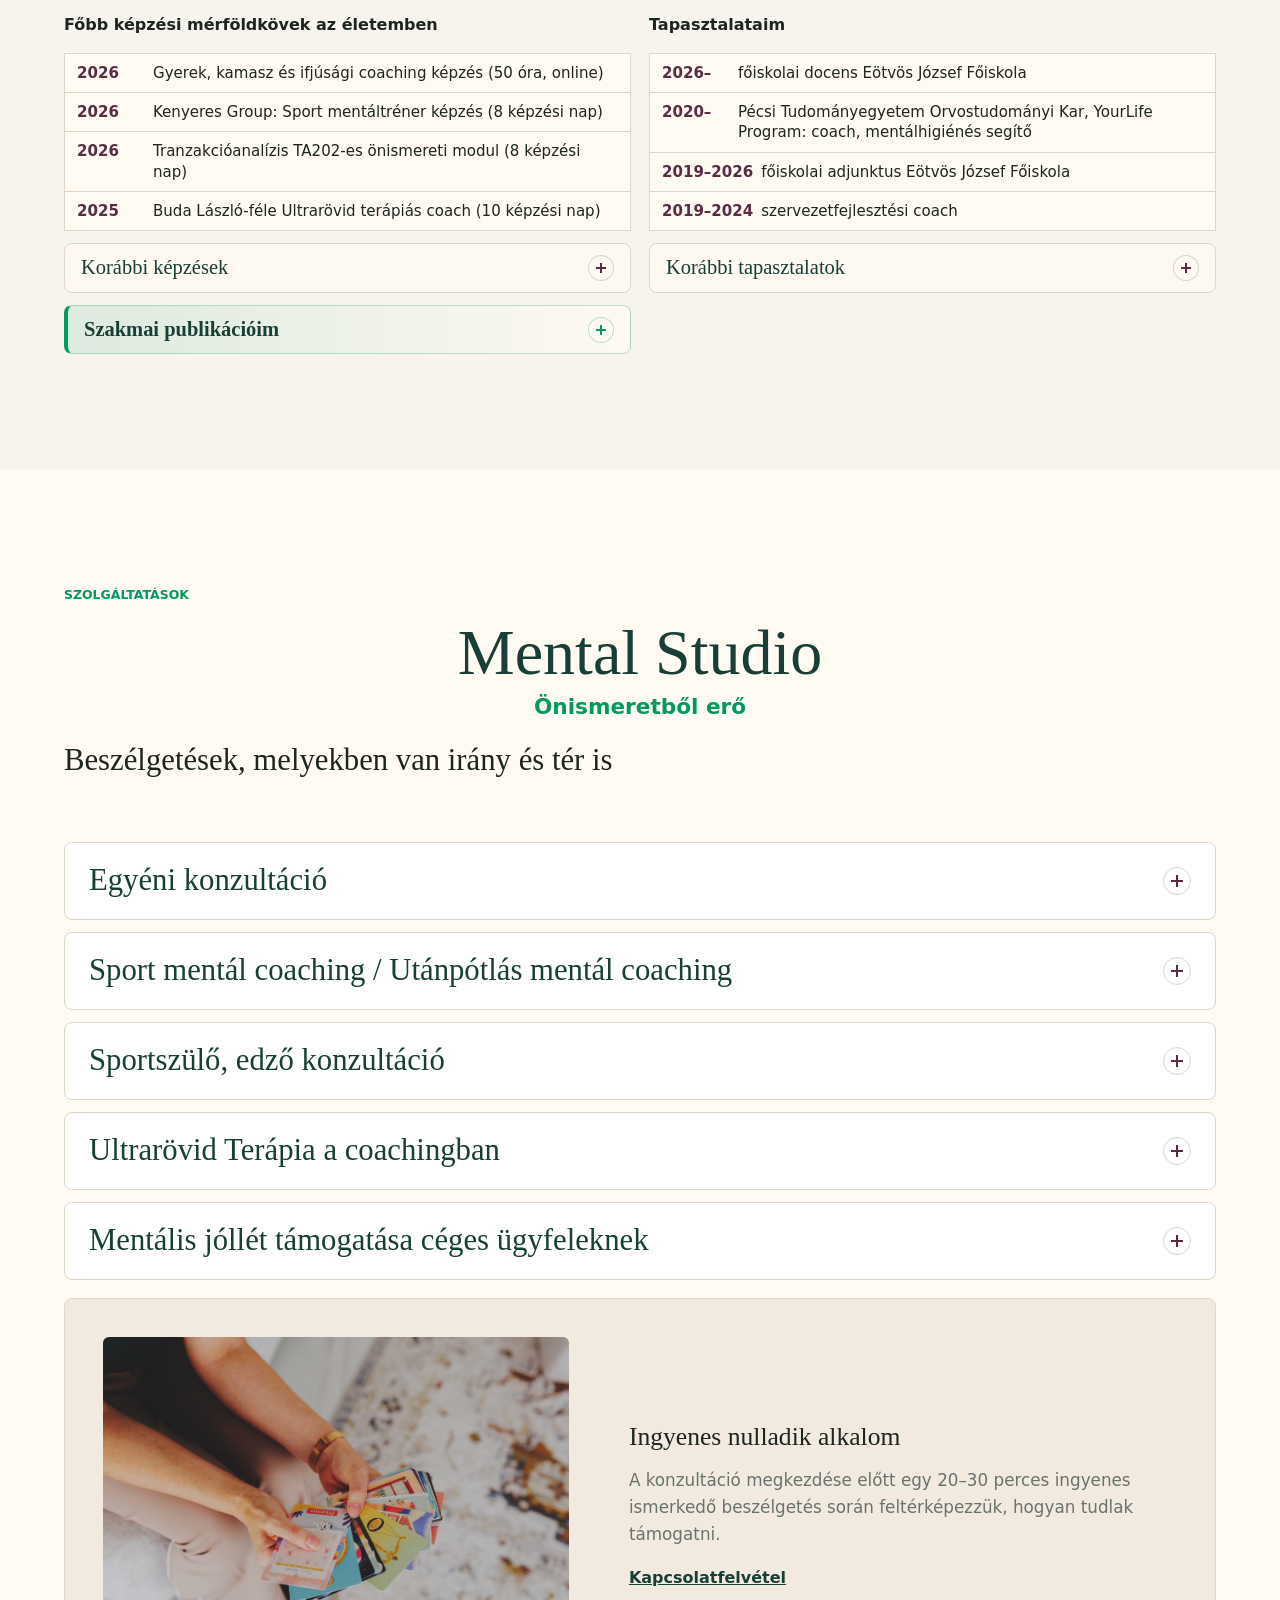
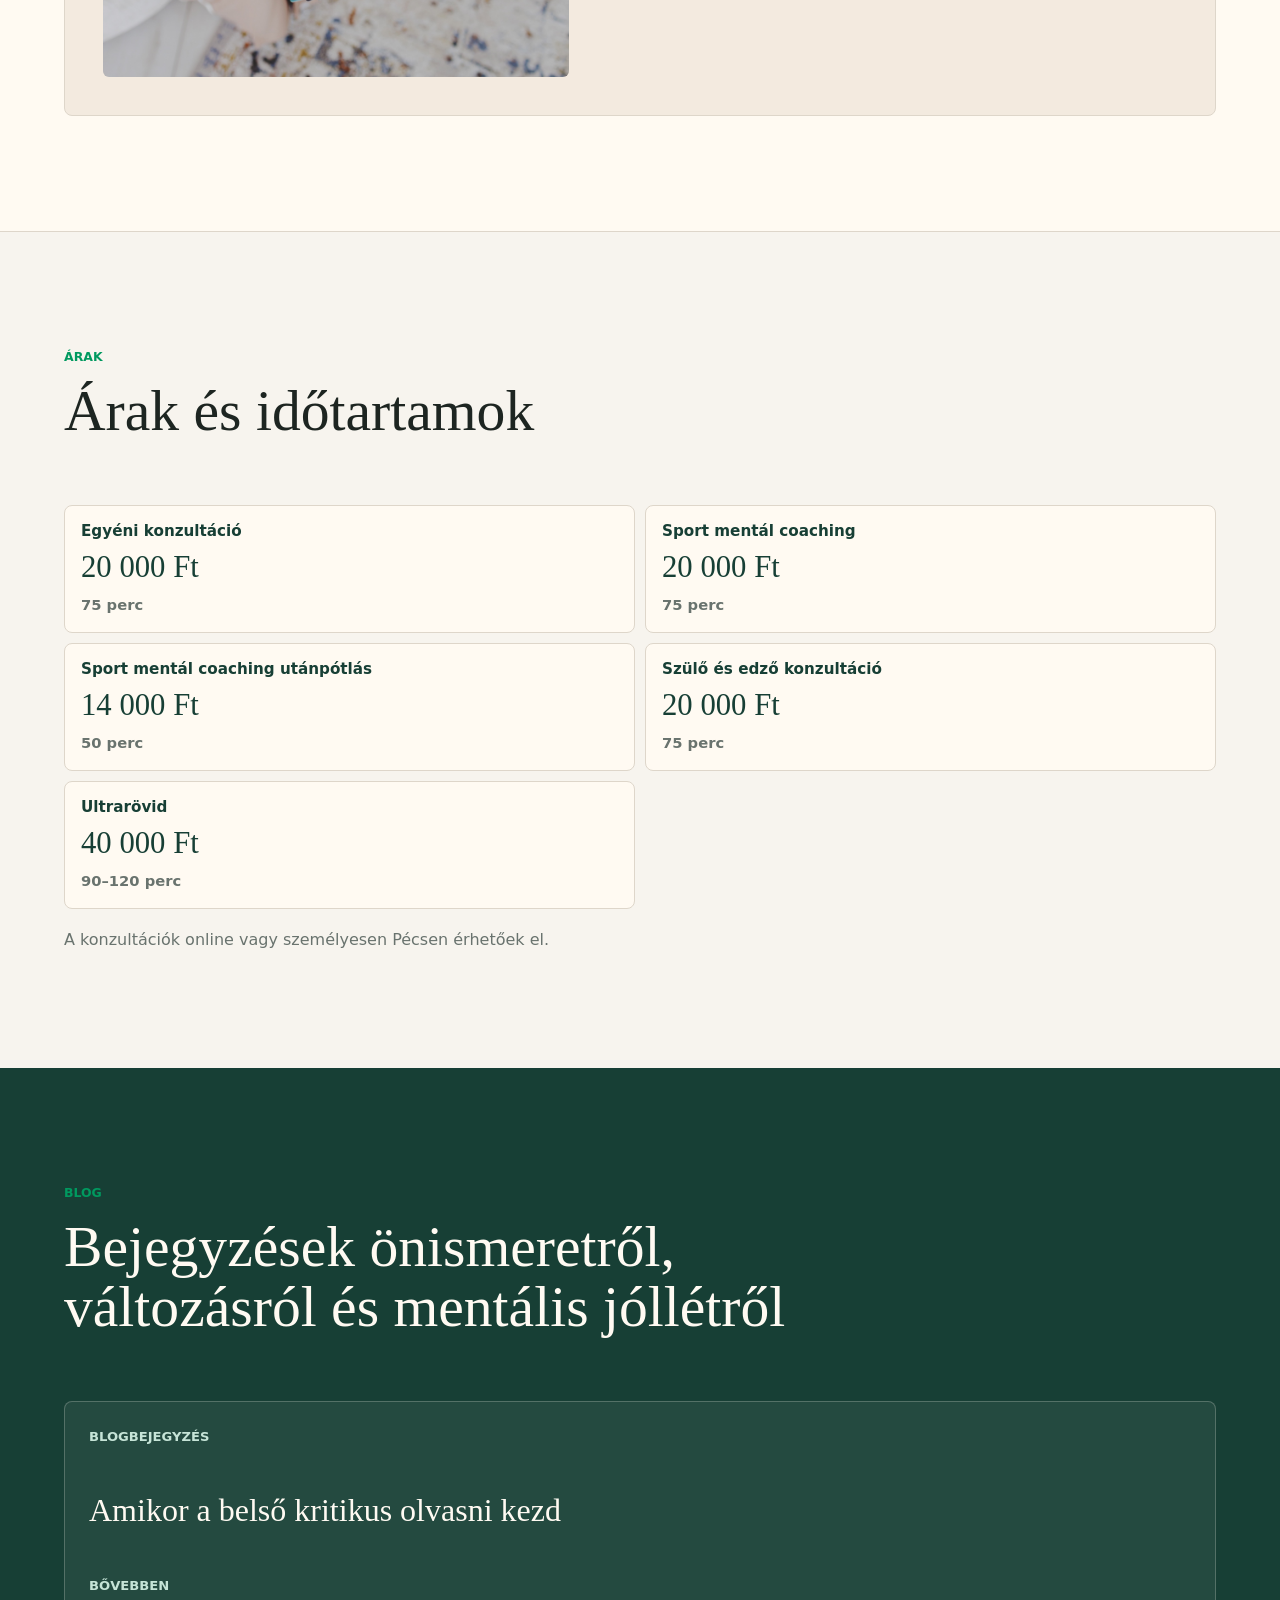
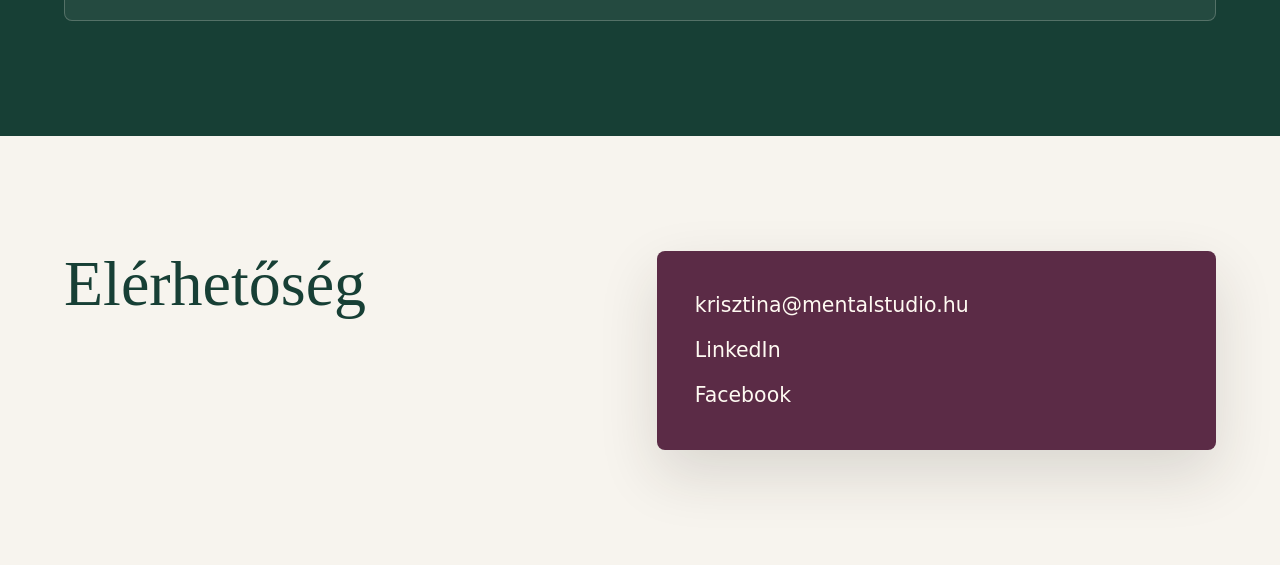
==== commit aaa286e8: "Open the Rólam section with a short introduction Krisztina noticed the site never actually introduce" ====
--- a/index.html
+++ b/index.html
@@ -29,7 +29,7 @@
       content="Mental Studio – Keresnyei Krisztina PhD, coaching és mentális segítő beszélgetések"
     >
     <meta name="twitter:card" content="summary_large_image">
-    <link rel="stylesheet" href="styles.css?v=meta-20260805j">
+    <link rel="stylesheet" href="styles.css?v=meta-20260824a">
   </head>
   <body>
     <header class="site-header">
@@ -82,9 +82,10 @@
         <div class="copy">
           <h2 class="eyebrow">Rólam</h2>
           <p>
-            Számomra a tudásszerzés iránti igény (lifelong learning) egy életforma. Az évek alatt a
-            kezdeti, pusztán lelkesedésből fakadó tanulás helyett most már tudatosabb vagyok abban, hogy
-            milyen elvek mentén képzem magam. Első coach képzésemet 2016-ban végeztem el, és azóta sem
+            Keresnyei Krisztina vagyok, mentálhigiénés szakember, sport mentáltréner, business és team
+            coach. Számomra a tudásszerzés iránti igény (lifelong learning) egy életforma. Az évek alatt
+            a kezdeti, pusztán lelkesedésből fakadó tanulás helyett most már tudatosabb vagyok abban,
+            hogy milyen elvek mentén képzem magam. Első coach képzésemet 2016-ban végeztem el, és azóta sem
             álltam meg, folyamatosan fejlesztem magam képzéseken és az ügyfeleim által is.
             Hiszem, hogy ez egy olyan kapcsolódás, amit soha nem fogok megunni.
           </p>
@@ -219,6 +220,7 @@
                 <span>felnőtteknek: 75 perc</span>
                 <span>18 év alatt: 50 perc</span>
               </div>
+              <p>Online konzultációra 13 év felettieket fogadok.</p>
             </div>
           </details>
           <details>
@@ -234,6 +236,10 @@
                 A cél egy kiszámítható, támogató közeg kialakítása, ahol a fejlődést segítő
                 szemlélet és a megfelelő kapcsolódás egyaránt helyet kap. Ehhez sok esetben
                 a saját működésünk és reakcióink tudatosítása is fontos kiindulópont.
+              </p>
+              <p>
+                Egy konzultáció hossza 75 perc, melyet tarthatunk személyesen vagy online is. A
+                konzultációk száma a feltárt témáktól függ, egyéni igény szerint alakítható.
               </p>
             </div>
           </details>
--- a/styles.css
+++ b/styles.css
@@ -663,6 +663,10 @@
   color: var(--deep-green);
 }
 
+.service-note + p {
+  margin-top: 18px;
+}
+
 .process-band {
   display: grid;
   grid-template-columns: minmax(260px, 0.85fr) minmax(280px, 1fr);
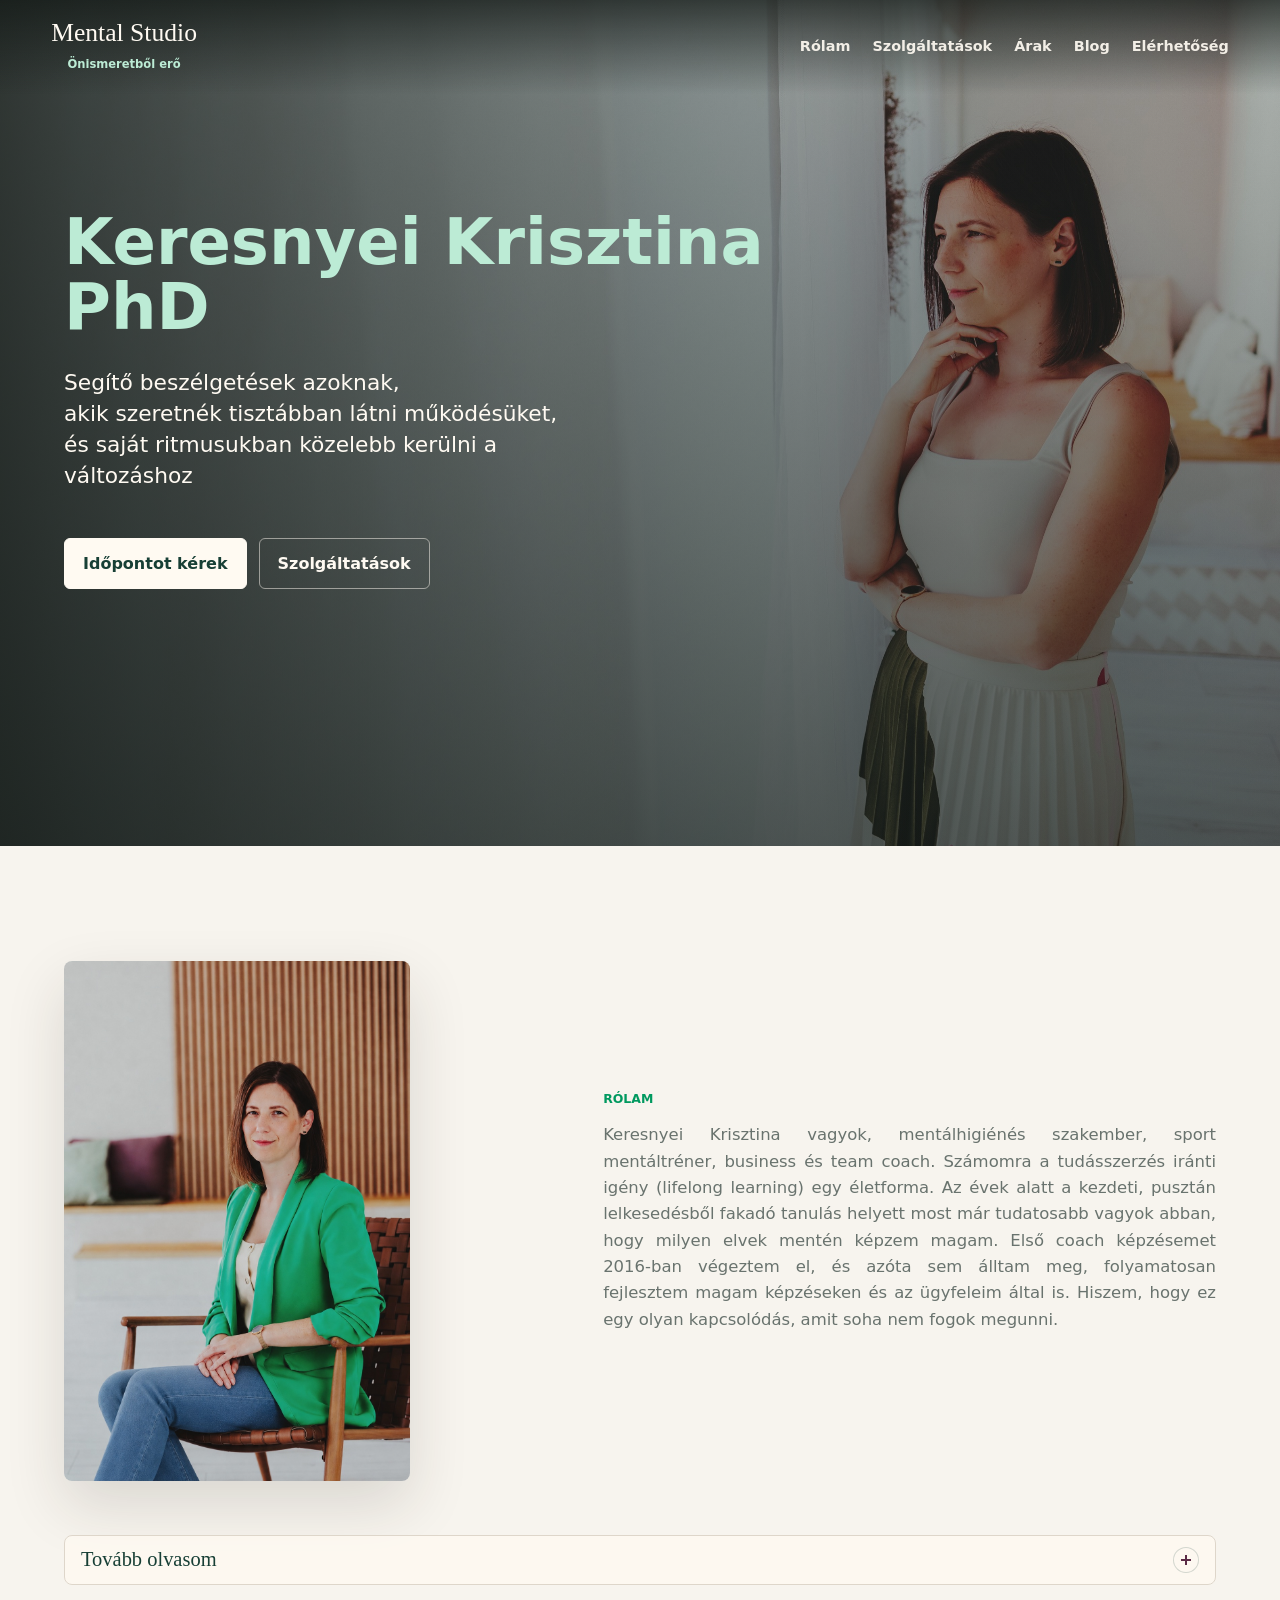
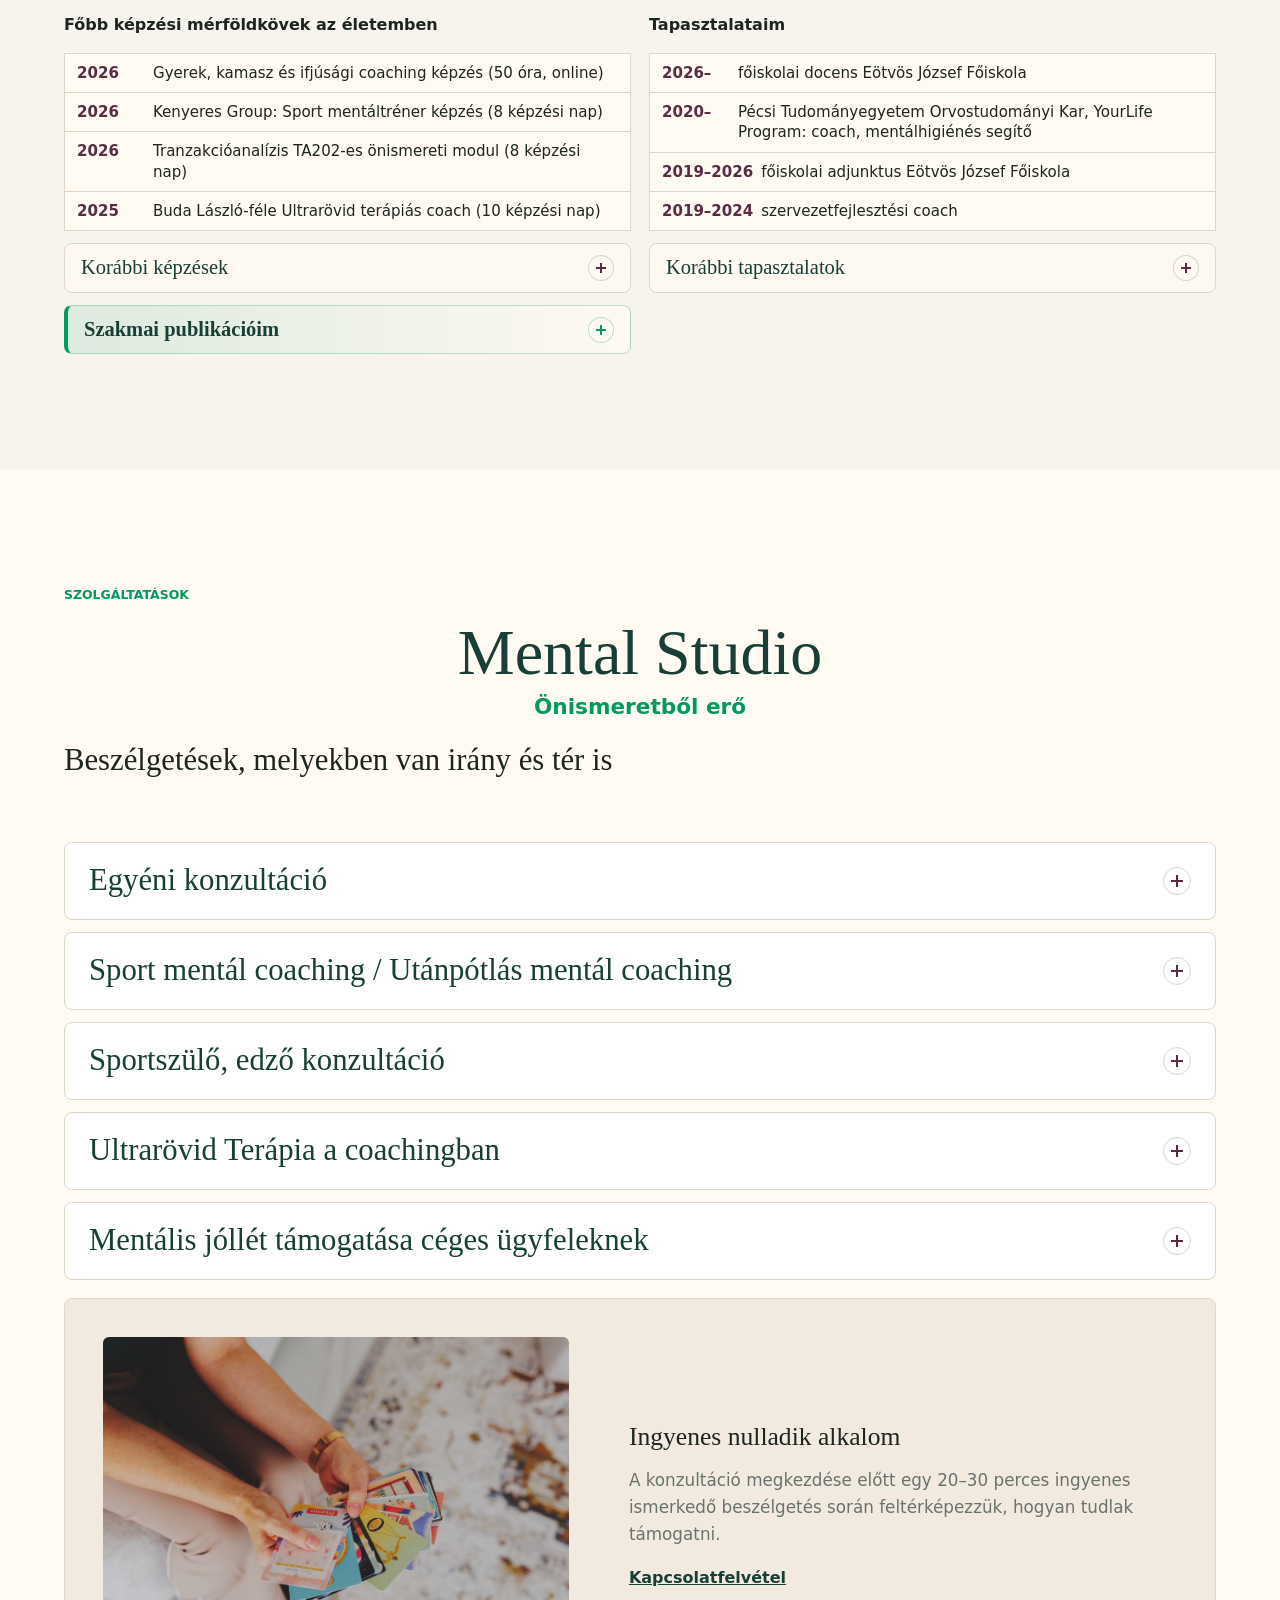
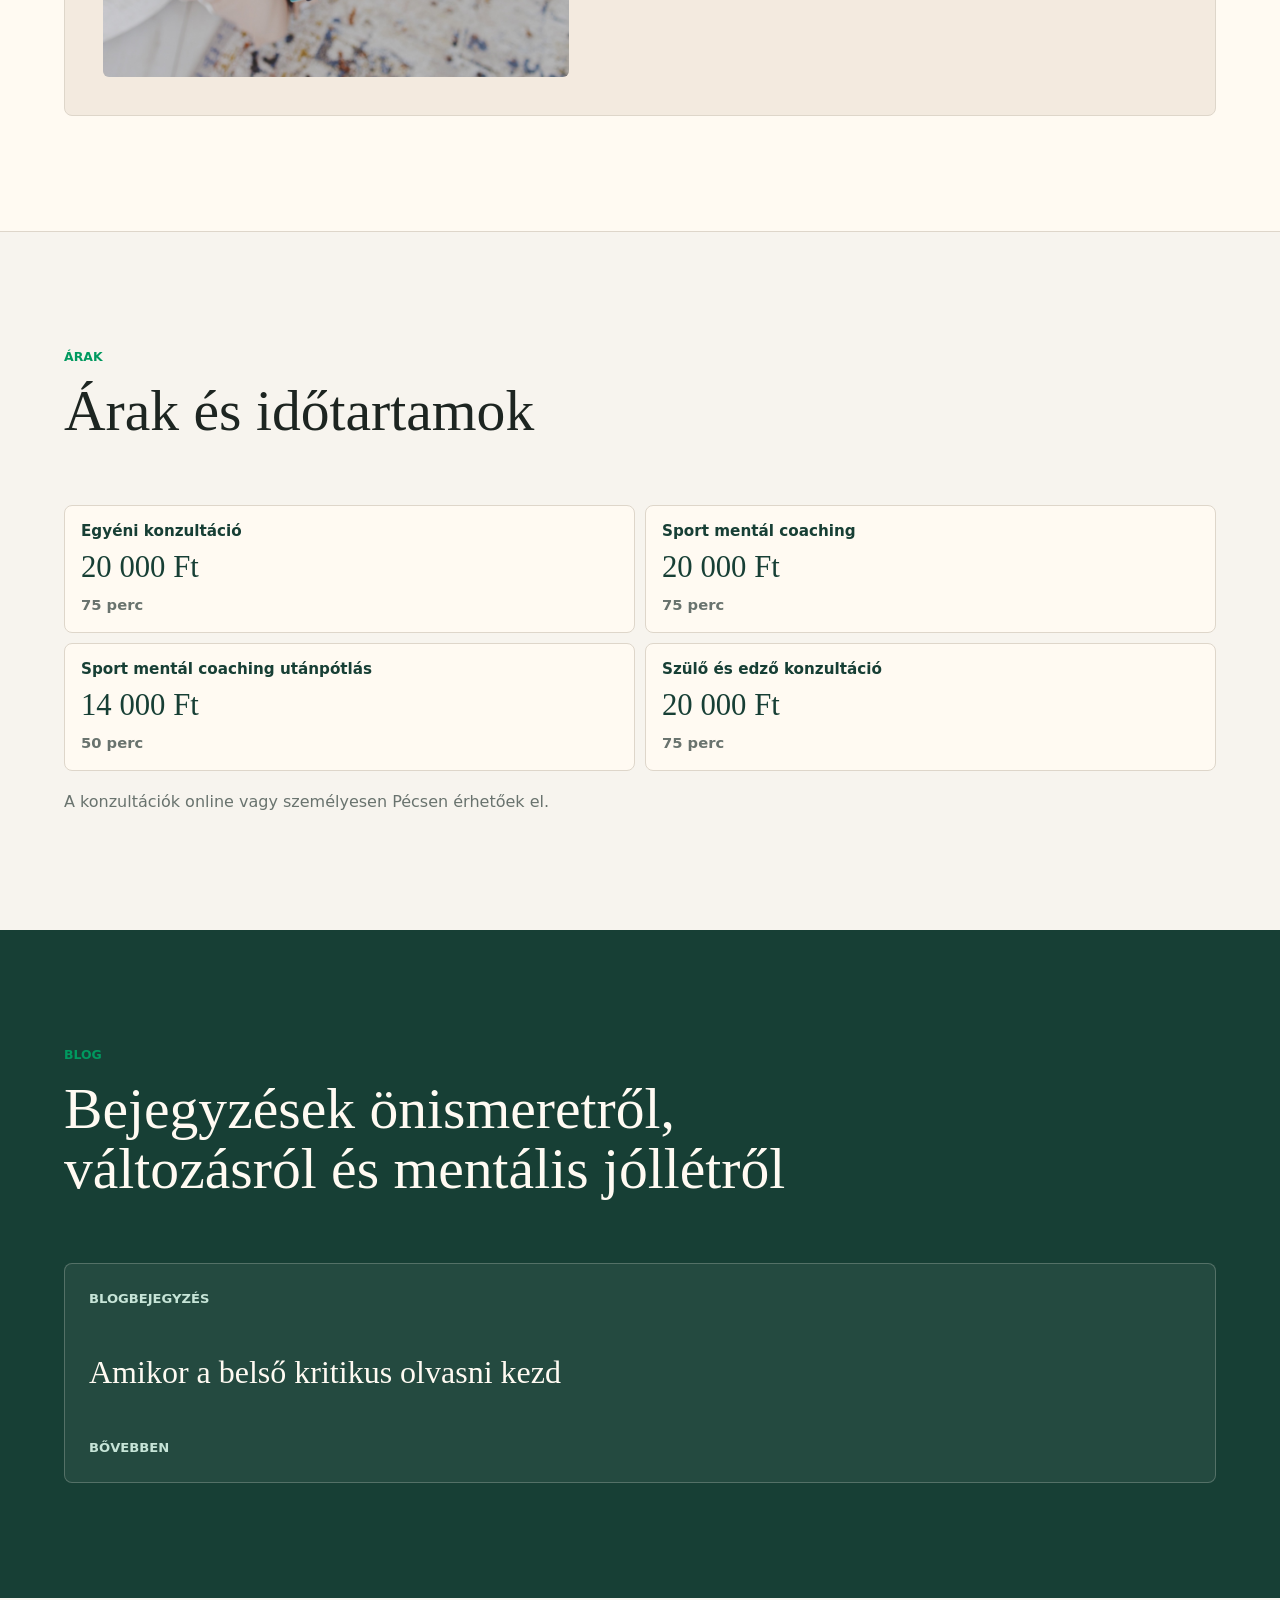
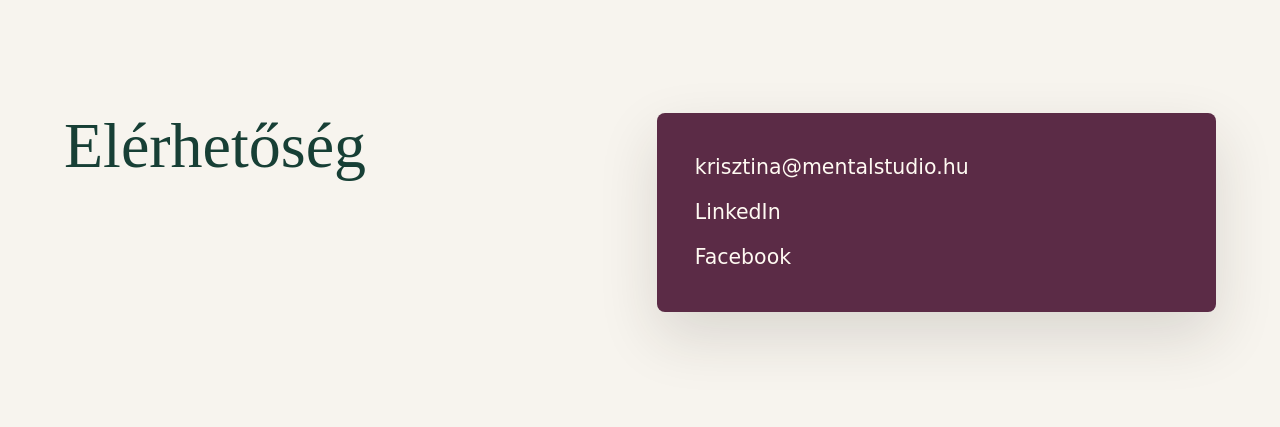
==== commit c54d10dc: "Remove the Ultrarövid row from the price table Co-Authored-By: Claude Opus 5.5 <noreply@anthropic.co" ====
--- a/index.html
+++ b/index.html
@@ -313,11 +313,6 @@
             <strong>20&nbsp;000&nbsp;Ft</strong>
             <em>75 perc</em>
           </div>
-          <div class="price-row">
-            <span>Ultrarövid</span>
-            <strong>40&nbsp;000&nbsp;Ft</strong>
-            <em>90–120 perc</em>
-          </div>
         </div>
         <p class="price-note">A konzultációk online vagy személyesen Pécsen érhetőek el.</p>
       </section>
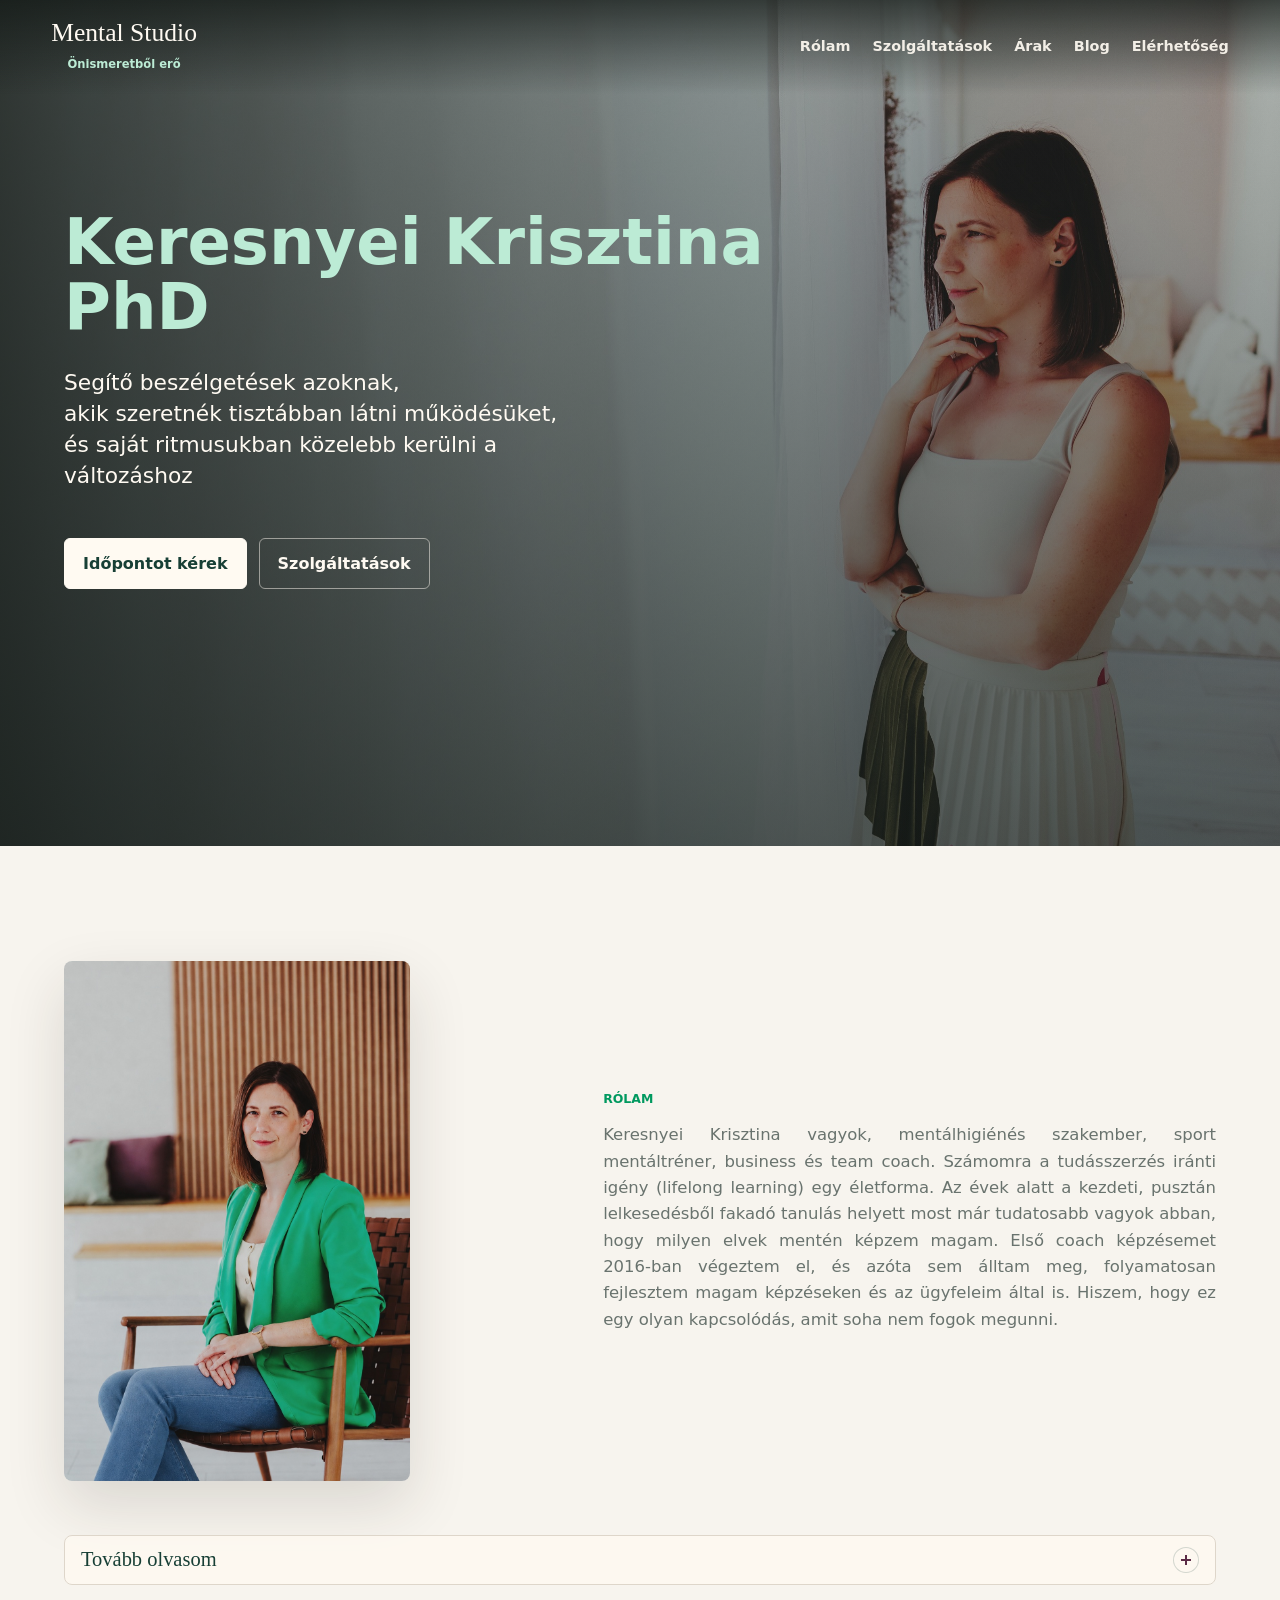
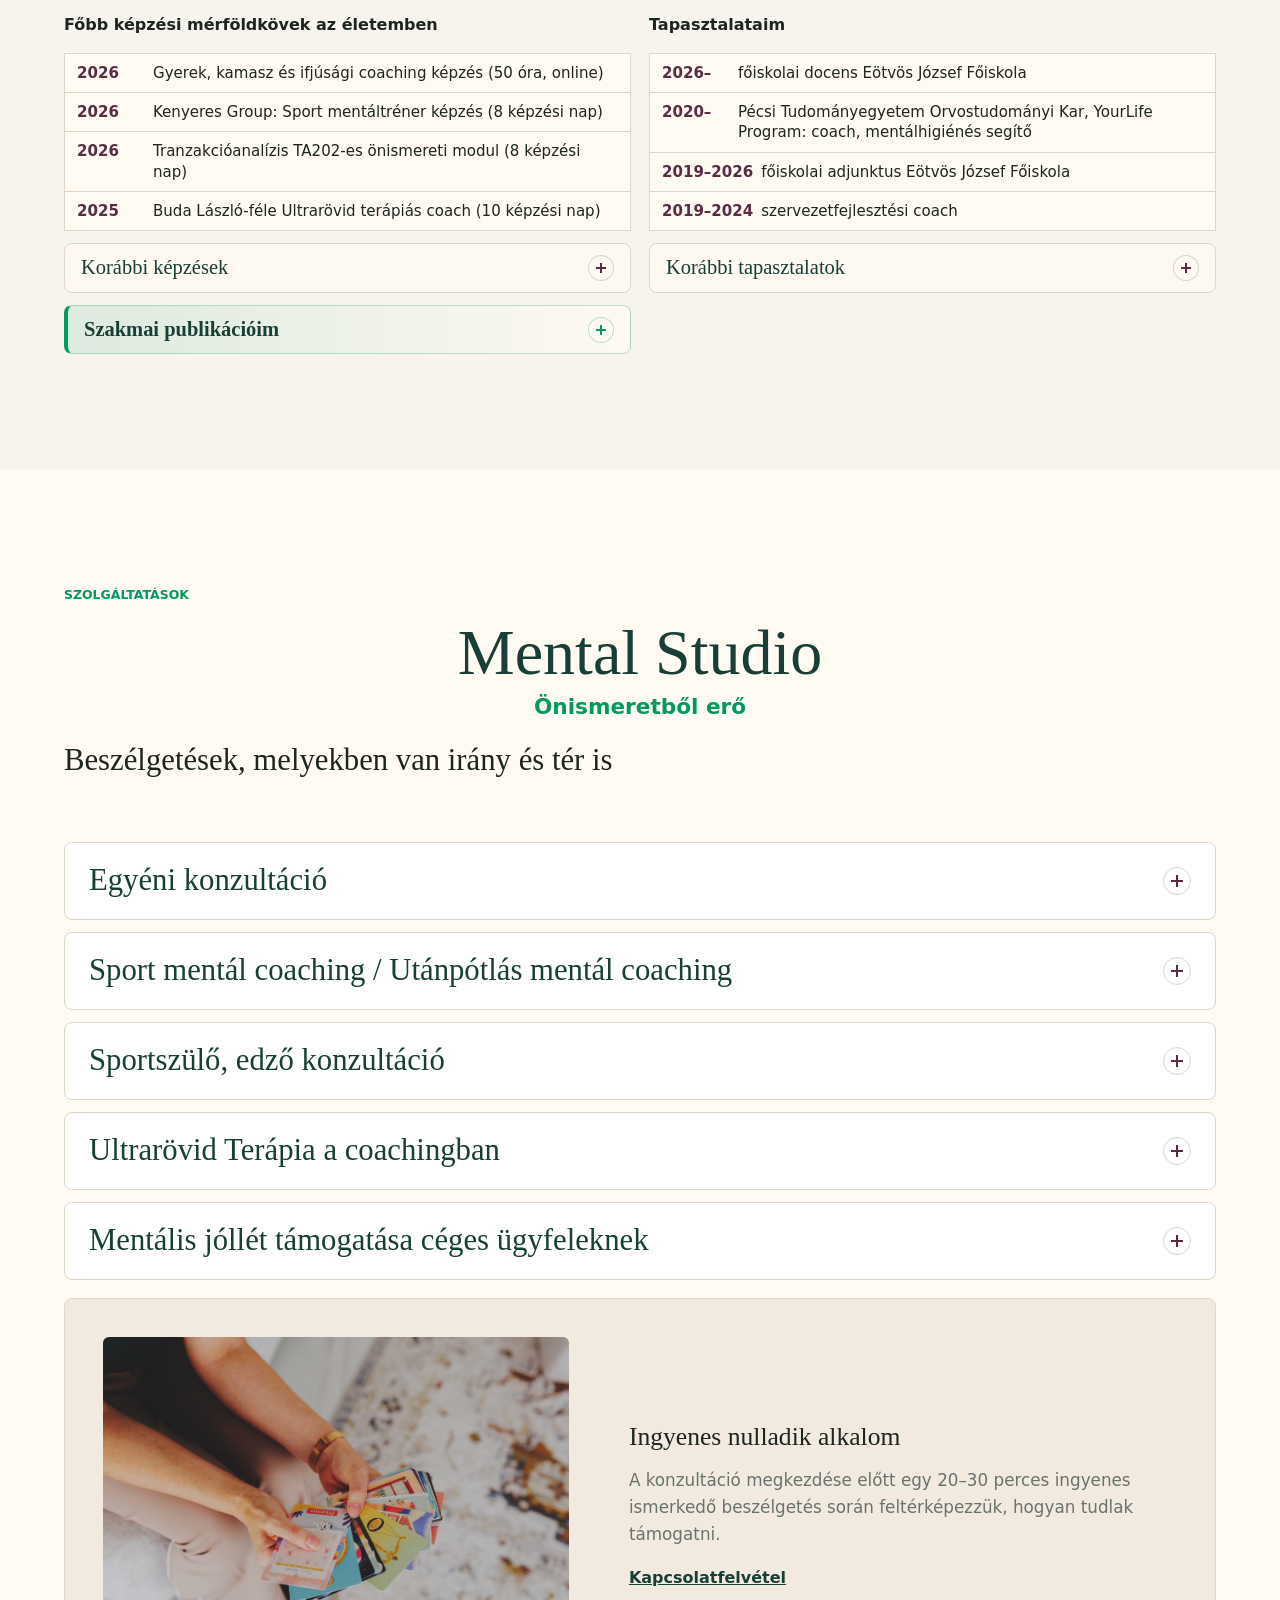
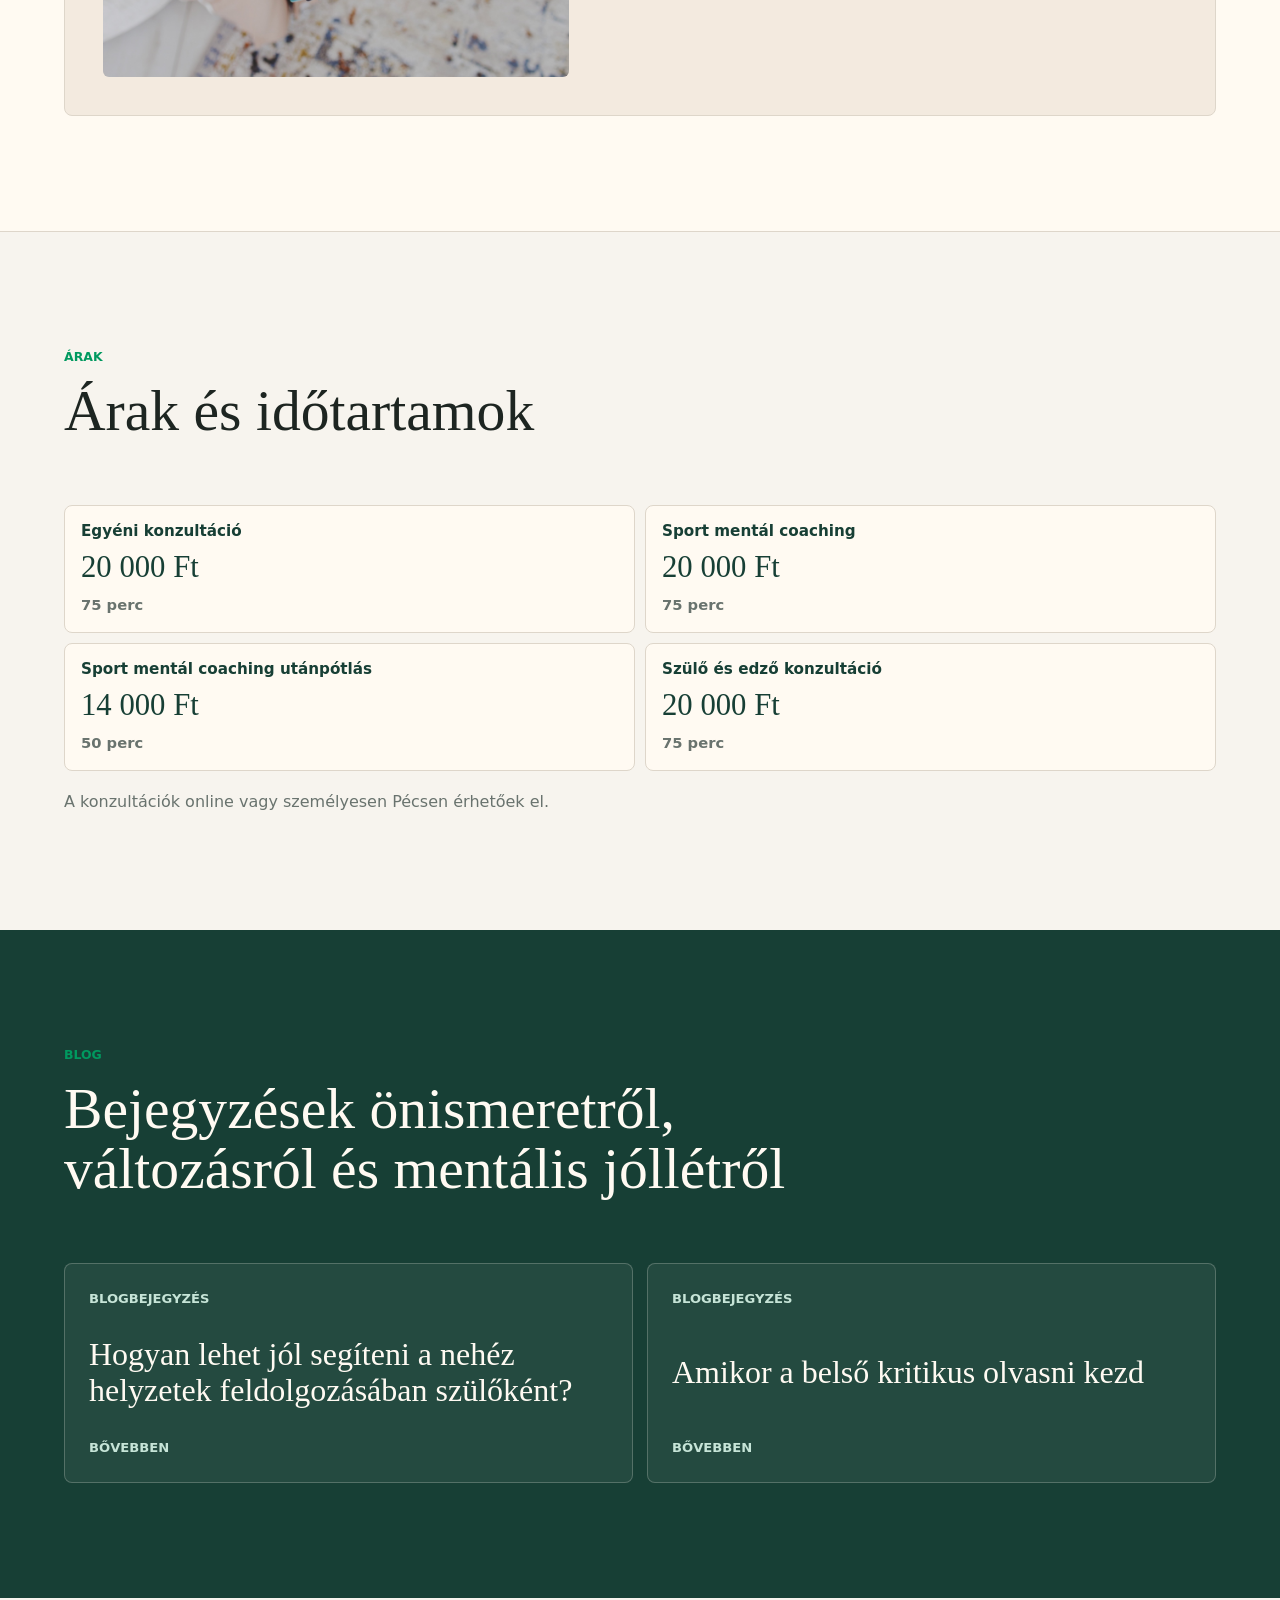
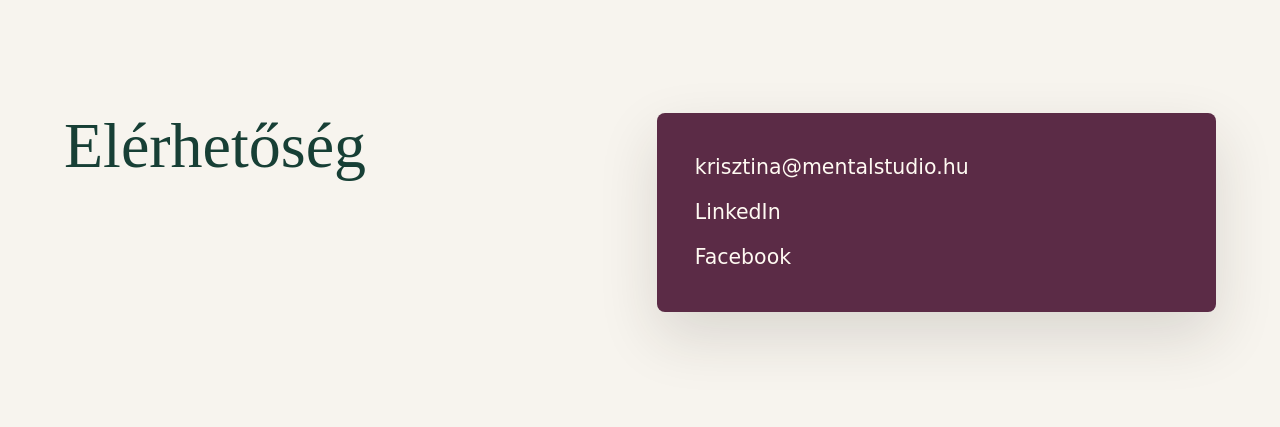
==== commit 9da7bdc7: "Add the blog post on helping children through hard situations New post "Hogyan lehet jól segíteni a " ====
--- a/index.html
+++ b/index.html
@@ -29,7 +29,7 @@
       content="Mental Studio – Keresnyei Krisztina PhD, coaching és mentális segítő beszélgetések"
     >
     <meta name="twitter:card" content="summary_large_image">
-    <link rel="stylesheet" href="styles.css?v=meta-20260824a">
+    <link rel="stylesheet" href="styles.css?v=blog-20261108b">
   </head>
   <body>
     <header class="site-header">
@@ -323,6 +323,11 @@
           <h2>Bejegyzések önismeretről, változásról és mentális jóllétről</h2>
         </div>
         <div class="blog-list">
+          <a class="blog-card" href="blog/nehez-helyzetek-feldolgozasa-szulokent.html">
+            <span>Blogbejegyzés</span>
+            <strong>Hogyan lehet jól segíteni a nehéz helyzetek feldolgozásában szülőként?</strong>
+            <em>Bővebben</em>
+          </a>
           <a class="blog-card" href="blog/belso-kritikus.html">
             <span>Blogbejegyzés</span>
             <strong>Amikor a belső kritikus olvasni kezd</strong>
--- a/styles.css
+++ b/styles.css
@@ -841,6 +841,24 @@
   color: var(--ink);
 }
 
+.post-article h2 {
+  margin-top: 2.2em;
+  color: var(--deep-green);
+  font-size: clamp(1.45rem, 2.5vw, 2rem);
+  line-height: 1.15;
+}
+
+.post-figure {
+  margin: 2em 0;
+}
+
+.post-figure img {
+  display: block;
+  width: 100%;
+  height: auto;
+  border-radius: 8px;
+}
+
 .post-article .lead {
   color: var(--muted);
 }
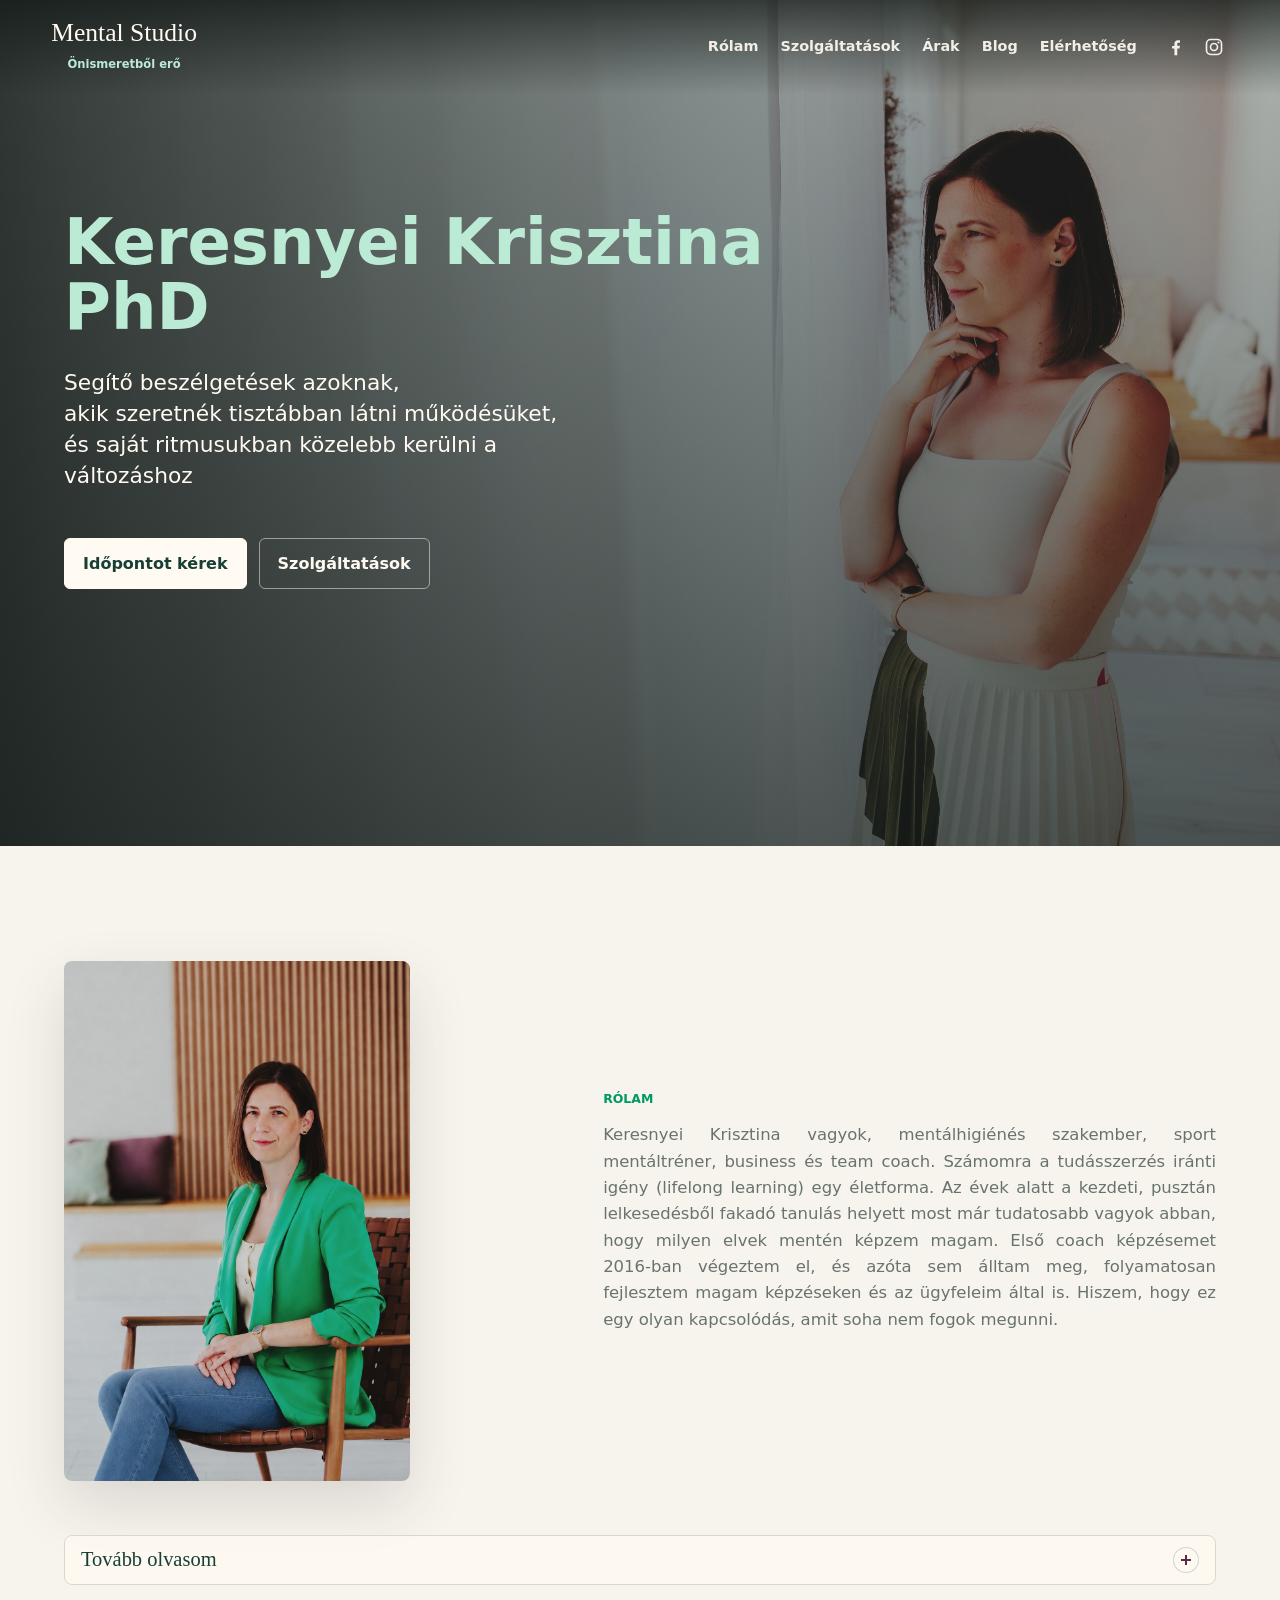
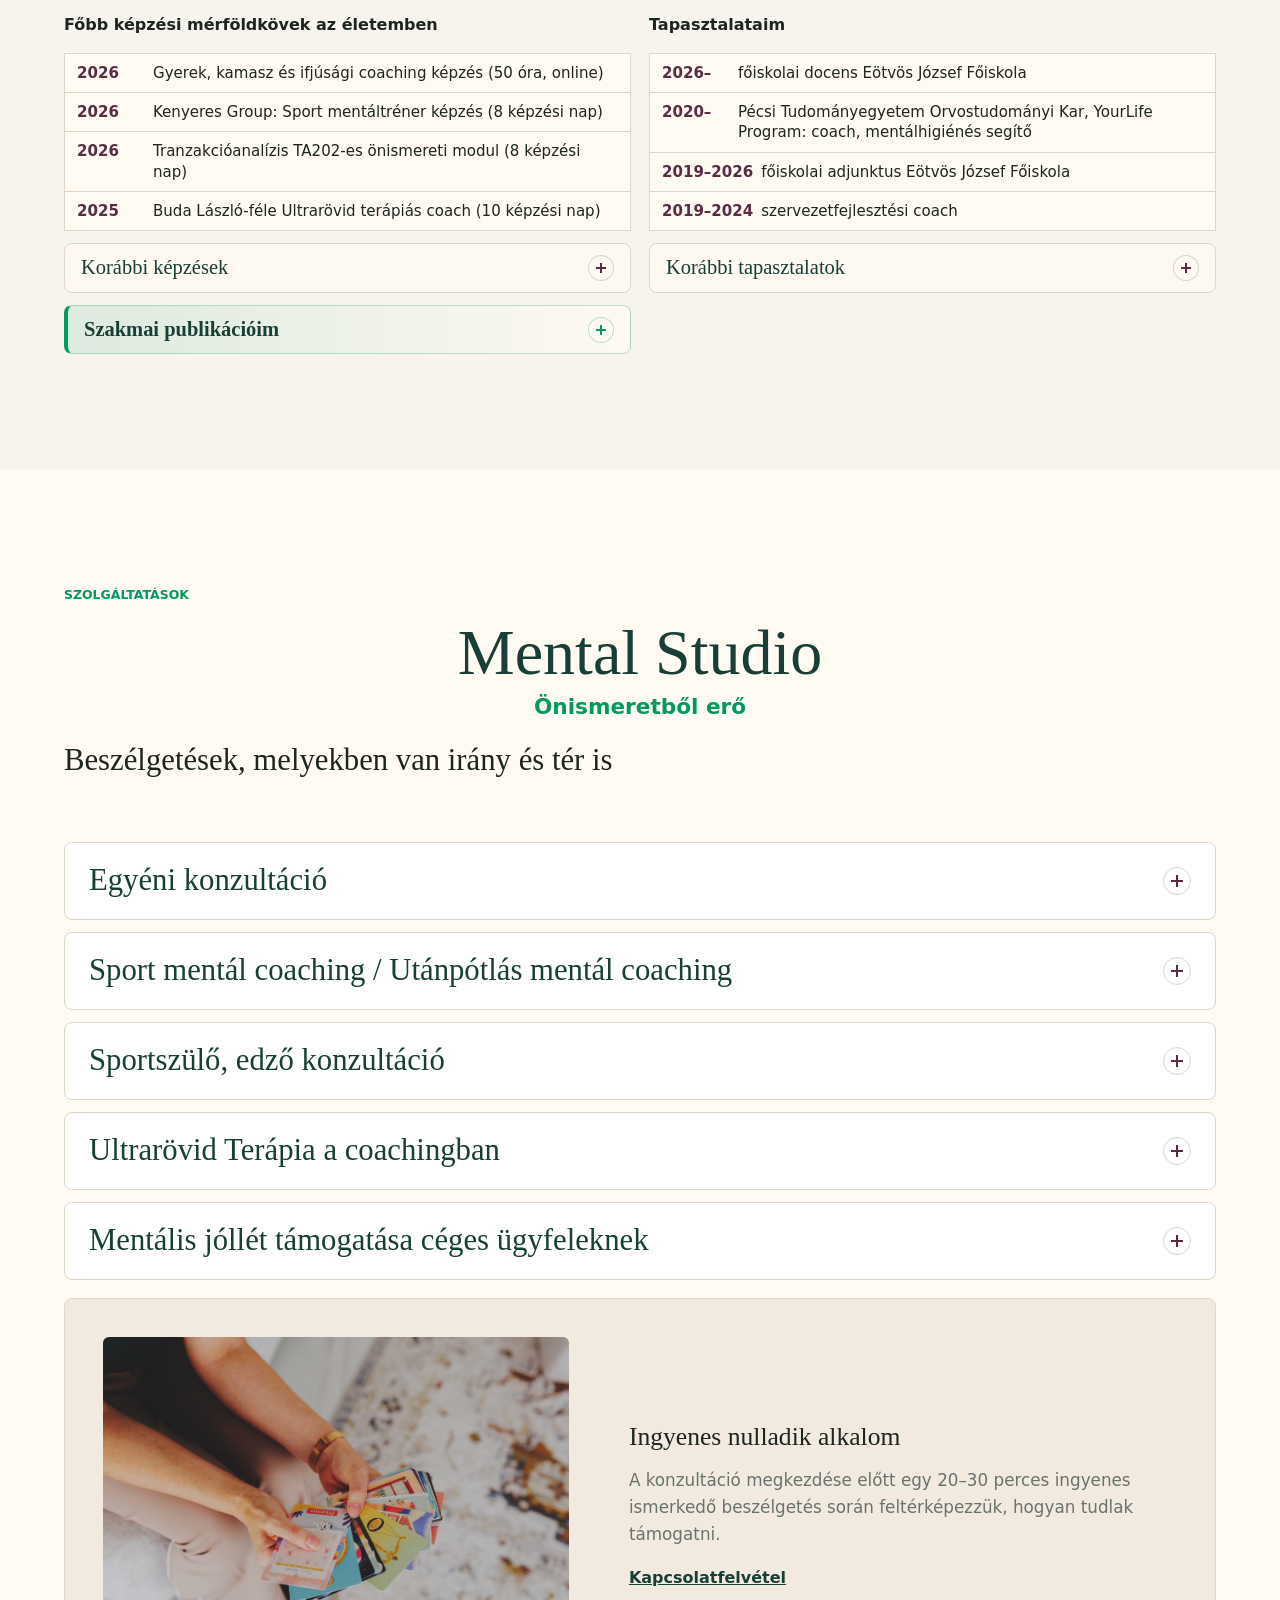
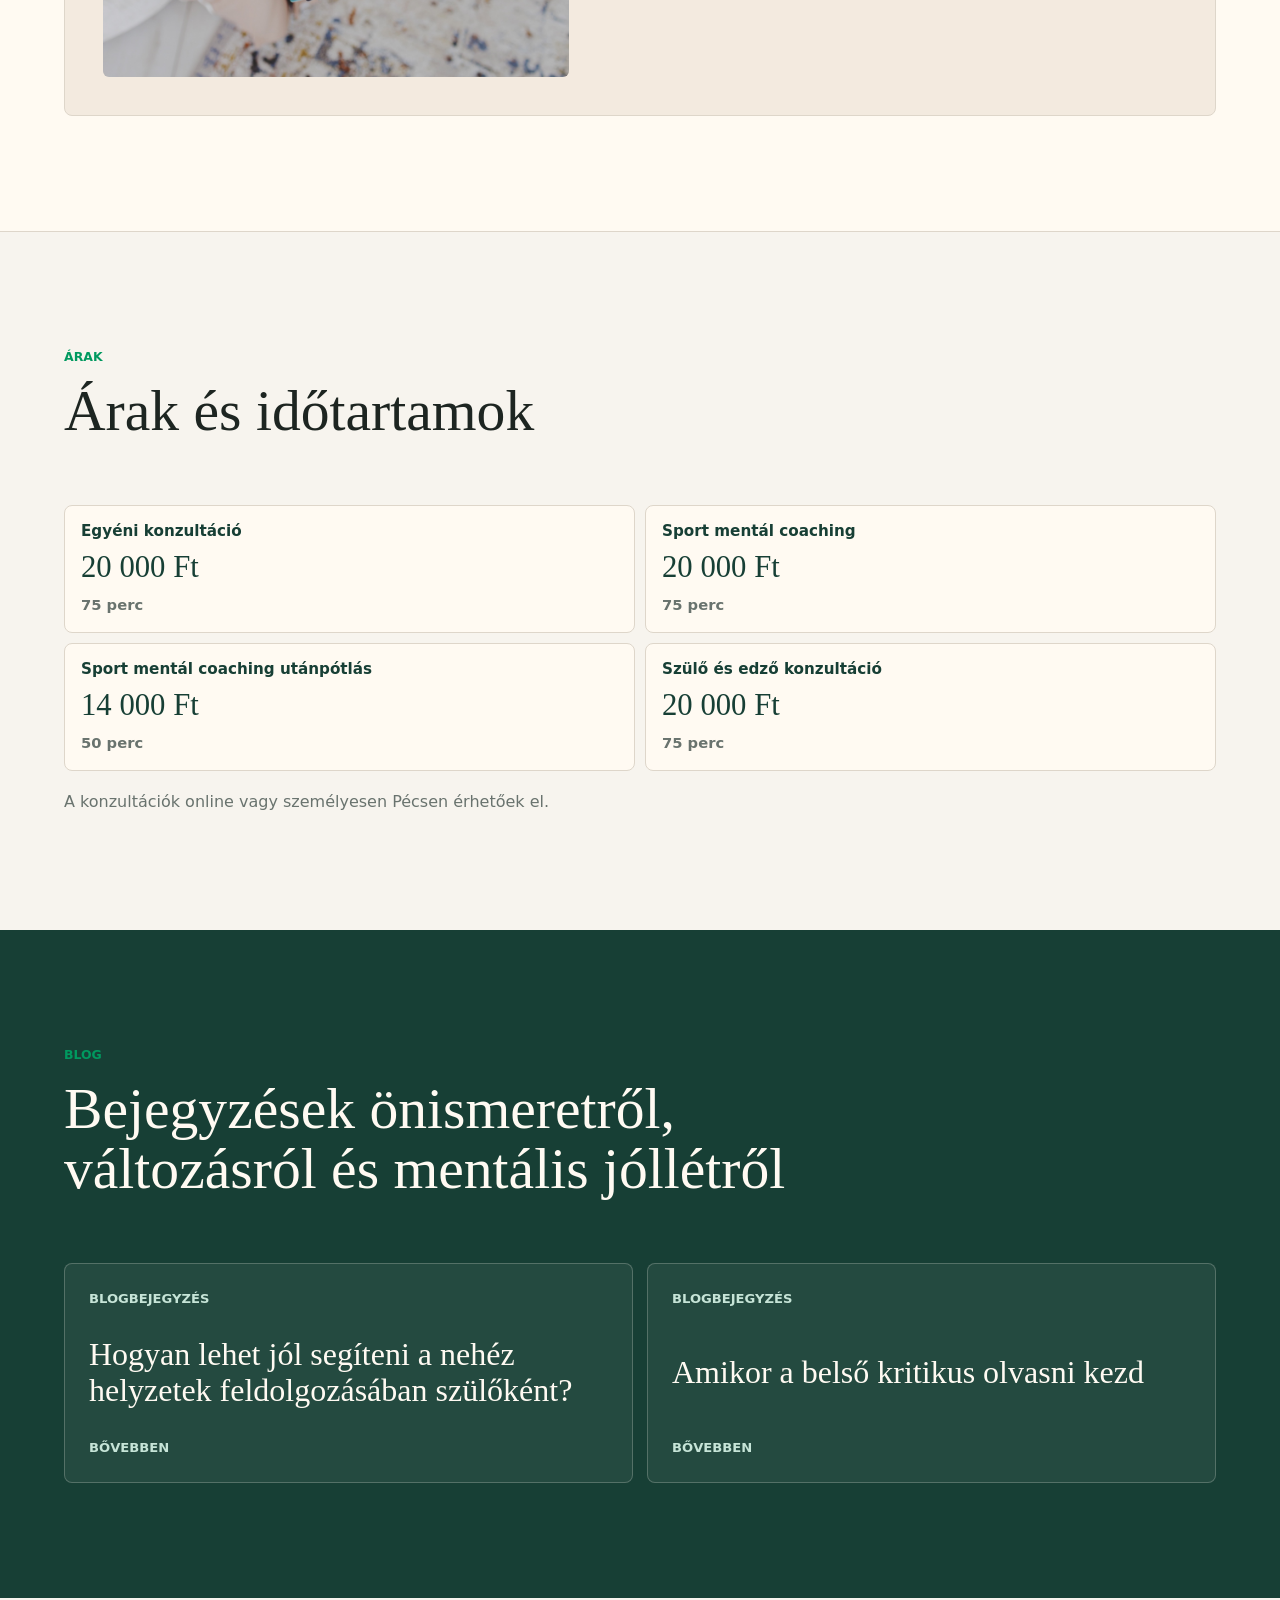
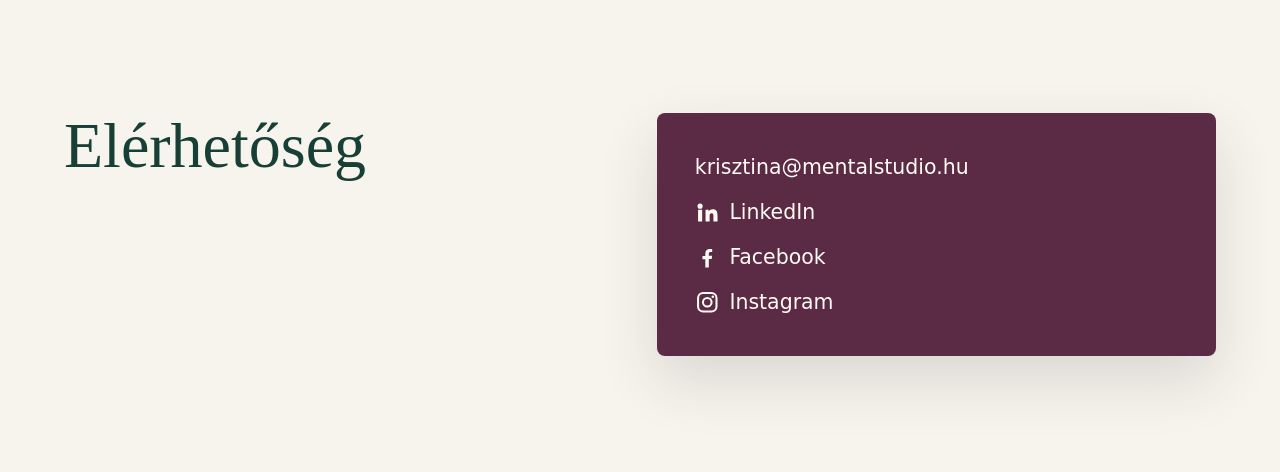
==== commit 6b9f185d: "Add Facebook and Instagram icons to the header and contact box Krisztina asked for the social profil" ====
--- a/index.html
+++ b/index.html
@@ -29,7 +29,7 @@
       content="Mental Studio – Keresnyei Krisztina PhD, coaching és mentális segítő beszélgetések"
     >
     <meta name="twitter:card" content="summary_large_image">
-    <link rel="stylesheet" href="styles.css?v=blog-20261108b">
+    <link rel="stylesheet" href="styles.css?v=social-20261120">
   </head>
   <body>
     <header class="site-header">
@@ -43,6 +43,10 @@
         <a href="#blog">Blog</a>
         <a href="#elerhetoseg">Elérhetőség</a>
       </nav>
+      <div class="header-social">
+        <a href="https://www.facebook.com/profile.php?id=61588283283533" aria-label="Mental Studio a Facebookon"><svg viewBox="0 0 24 24" aria-hidden="true" focusable="false"><path fill="currentColor" d="M13.5 22v-8.2h2.8l.4-3.2h-3.2V8.5c0-.9.3-1.6 1.6-1.6h1.7V4.1c-.3 0-1.3-.1-2.5-.1-2.5 0-4.2 1.5-4.2 4.3v2.4H7.3v3.2h2.8V22h3.4z"/></svg></a>
+        <a href="https://www.instagram.com/mentalstudio_hu/" aria-label="Mental Studio az Instagramon"><svg viewBox="0 0 24 24" aria-hidden="true" focusable="false"><rect x="3" y="3" width="18" height="18" rx="5" fill="none" stroke="currentColor" stroke-width="2"/><circle cx="12" cy="12" r="4.2" fill="none" stroke="currentColor" stroke-width="2"/><circle cx="17.4" cy="6.6" r="1.3" fill="currentColor"/></svg></a>
+      </div>
     </header>
 
     <main id="top">
@@ -342,8 +346,9 @@
         </div>
         <div class="contact-box">
           <a href="mailto:krisztina@mentalstudio.hu">krisztina@mentalstudio.hu</a>
-          <a href="https://www.linkedin.com/in/krisztina-keresnyei-phd-53495030/">LinkedIn</a>
-          <a href="https://www.facebook.com/profile.php?id=61588283283533">Facebook</a>
+          <a class="social-link" href="https://www.linkedin.com/in/krisztina-keresnyei-phd-53495030/"><svg viewBox="0 0 24 24" aria-hidden="true" focusable="false"><path fill="currentColor" d="M4.98 3.5a2.5 2.5 0 1 1 0 5 2.5 2.5 0 0 1 0-5zM3 9.5h4V21H3V9.5zm6.5 0h3.8v1.6h.1c.5-1 1.8-2 3.8-2 4 0 4.8 2.6 4.8 6V21h-4v-5.2c0-1.2 0-2.8-1.7-2.8s-2 1.3-2 2.7V21h-4V9.5z"/></svg><span>LinkedIn</span></a>
+          <a class="social-link" href="https://www.facebook.com/profile.php?id=61588283283533"><svg viewBox="0 0 24 24" aria-hidden="true" focusable="false"><path fill="currentColor" d="M13.5 22v-8.2h2.8l.4-3.2h-3.2V8.5c0-.9.3-1.6 1.6-1.6h1.7V4.1c-.3 0-1.3-.1-2.5-.1-2.5 0-4.2 1.5-4.2 4.3v2.4H7.3v3.2h2.8V22h3.4z"/></svg><span>Facebook</span></a>
+          <a class="social-link" href="https://www.instagram.com/mentalstudio_hu/"><svg viewBox="0 0 24 24" aria-hidden="true" focusable="false"><rect x="3" y="3" width="18" height="18" rx="5" fill="none" stroke="currentColor" stroke-width="2"/><circle cx="12" cy="12" r="4.2" fill="none" stroke="currentColor" stroke-width="2"/><circle cx="17.4" cy="6.6" r="1.3" fill="currentColor"/></svg><span>Instagram</span></a>
         </div>
       </section>
     </main>
--- a/styles.css
+++ b/styles.css
@@ -71,6 +71,7 @@
 }
 
 .main-nav {
+  margin-left: auto;
   display: flex;
   flex-wrap: wrap;
   gap: 10px 22px;
@@ -81,6 +82,30 @@
 .main-nav a {
   text-decoration: none;
   opacity: 0.92;
+}
+
+.header-social {
+  display: flex;
+  gap: 8px;
+}
+
+.header-social a {
+  display: grid;
+  place-items: center;
+  width: 30px;
+  height: 30px;
+  opacity: 0.92;
+}
+
+.header-social a:hover,
+.header-social a:focus-visible {
+  opacity: 1;
+  color: #bcebd5;
+}
+
+.header-social svg {
+  width: 20px;
+  height: 20px;
 }
 
 .hero {
@@ -819,6 +844,18 @@
   text-decoration: none;
 }
 
+.contact-box .social-link {
+  display: inline-flex;
+  align-items: center;
+  gap: 10px;
+}
+
+.social-link svg {
+  flex: none;
+  width: 1.2em;
+  height: 1.2em;
+}
+
 .post-page {
   min-height: 100vh;
   padding: clamp(32px, 6vw, 72px);
@@ -910,6 +947,12 @@
     max-width: 230px;
   }
 
+  .header-social {
+    position: absolute;
+    top: 104px;
+    left: clamp(18px, 4vw, 56px);
+  }
+
   .hero {
     min-height: 92vh;
     padding-top: 150px;
